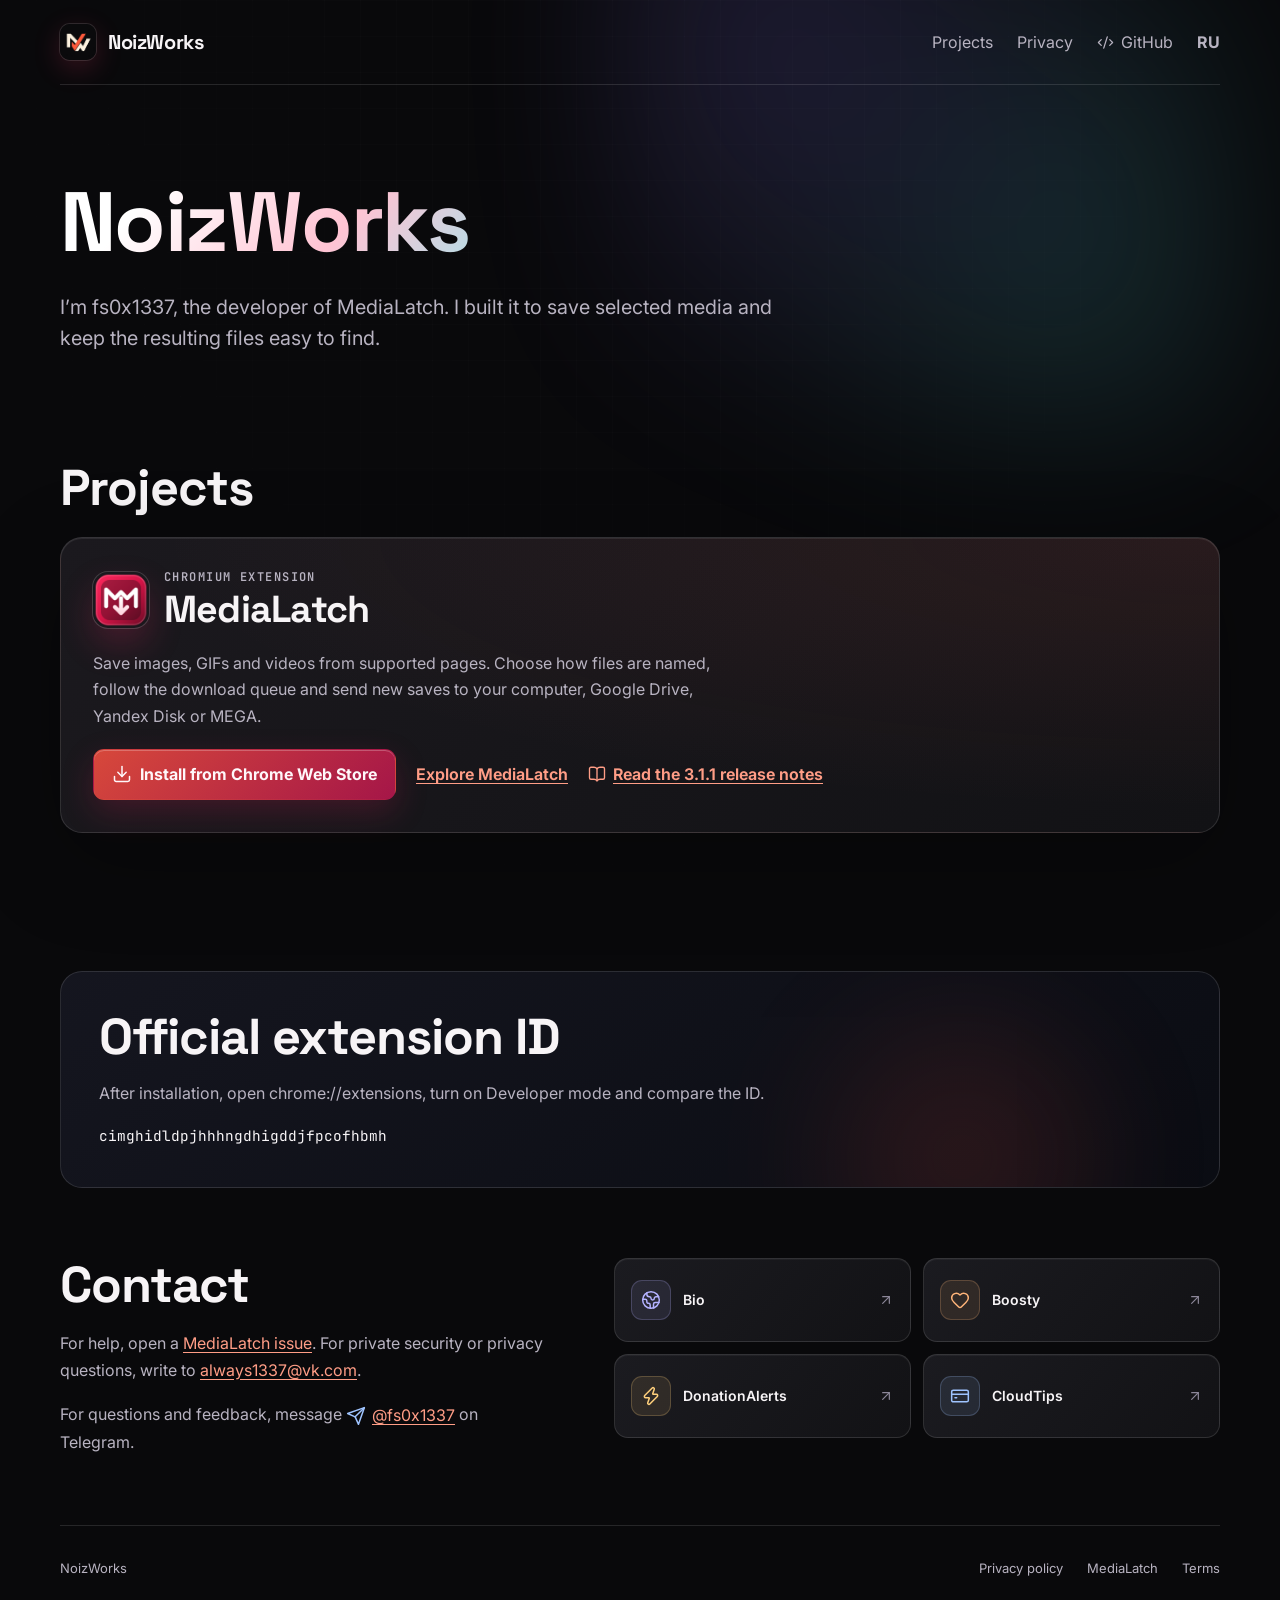
==== index.html @ 6676075d "Sync NoizWorks site copy and README with MediaLatch 3.1.1" ====
<!doctype html>
<html lang="en">
<head>
  <meta charset="utf-8">
  <meta name="google-site-verification" content="6APtYJxVP-QcKgSr0Qi6nR0l8aBaVpSFMiLDBvqHpFo" />
  <meta name="viewport" content="width=device-width, initial-scale=1">
  <meta name="description" content="NoizWorks is the home of MediaLatch, a Chromium extension for saving and organizing media.">
  <meta name="color-scheme" content="dark">
  <title>NoizWorks | Software by fs0x1337</title>
  <link rel="canonical" href="https://noizworks.is-a.dev/">
  <link rel="icon" type="image/jpeg" href="assets/noizworks.jpg">
  <link rel="preconnect" href="https://fonts.googleapis.com">
  <link rel="preconnect" href="https://fonts.gstatic.com" crossorigin>
  <link rel="stylesheet" href="https://fonts.googleapis.com/css2?family=Inter:wght@400;500;600;700&family=JetBrains+Mono:wght@500;600;700&family=Space+Grotesk:wght@500;600;700&display=swap">
  <link rel="stylesheet" href="site.css">
  <link rel="alternate" hreflang="en" href="https://noizworks.is-a.dev/">
  <link rel="alternate" hreflang="ru" href="https://noizworks.is-a.dev/ru/">
  <link rel="alternate" hreflang="x-default" href="https://noizworks.is-a.dev/">
  <meta property="og:type" content="website">
  <meta property="og:title" content="NoizWorks | MediaLatch">
  <meta property="og:description" content="Save and organize selected web media with MediaLatch.">
  <meta property="og:url" content="https://noizworks.is-a.dev/">
  <meta property="og:image" content="https://noizworks.is-a.dev/assets/medialatch-share.jpg">
  <meta name="twitter:card" content="summary_large_image">
</head>
<body class="organization">
  <a class="skip" href="#main">Skip to content</a>
  <header class="container masthead">
    <a class="brand" href="./" aria-label="NoizWorks home"><img src="assets/noizworks.jpg" width="36" height="36" alt="">NoizWorks</a>
    <nav aria-label="Main navigation"><a href="#projects">Projects</a><a href="privacy.html">Privacy</a><a href="https://github.com/NoizWorks"><svg class="icon" width="20" height="20" aria-hidden="true" focusable="false"><use href="assets/ui-icons.svg#nw-code"></use></svg>GitHub</a><a class="language-link" href="/ru/" lang="ru" hreflang="ru">RU</a></nav>
  </header>
  <main id="main">
    <section class="container org-intro" aria-labelledby="org-title">
      <h1 id="org-title">NoizWorks</h1>
      <p class="lead">I’m fs0x1337, the developer of MediaLatch. I built it to save selected media and keep the resulting files easy to find.</p>
    </section>
    <section class="container org-projects" aria-labelledby="projects">
      <div class="section-heading"><h2 id="projects">Projects</h2></div>
      <article class="project-card" aria-labelledby="medialatch-title">
        <div class="project-identity"><img src="assets/medialatch.png" width="56" height="56" alt=""><div><p class="eyebrow">Chromium extension</p><h3 id="medialatch-title">MediaLatch</h3></div></div>
        <p>Save images, GIFs and videos from supported pages. Choose how files are named, follow the download queue and send new saves to your computer, Google Drive, Yandex Disk or MEGA.</p>
        <div class="actions"><a class="button primary" href="https://chromewebstore.google.com/detail/medialatch/cimghidldpjhhhngdhigddjfpcofhbmh"><svg class="icon" width="20" height="20" aria-hidden="true" focusable="false"><use href="assets/ui-icons.svg#nw-download"></use></svg>Install from Chrome Web Store</a><a class="text-link" href="medialatch/">Explore MediaLatch</a><a class="text-link" href="https://github.com/NoizWorks/MediaLatch/releases/tag/v3.1.1"><svg class="icon" width="20" height="20" aria-hidden="true" focusable="false"><use href="assets/ui-icons.svg#nw-docs"></use></svg><span>Read the 3.1.1 release notes</span></a></div>
      </article>
    </section>
    <section class="container development" aria-labelledby="official-id"><div class="development-copy"><h2 id="official-id">Official extension ID</h2><p>After installation, open chrome://extensions, turn on Developer mode and compare the ID.</p><code class="extension-id">cimghidldpjhhhngdhigddjfpcofhbmh</code></div></section>
    <section class="container support" aria-labelledby="contact-title">
      <div class="support-copy"><h2 id="contact-title">Contact</h2><p>For help, open a <a href="https://github.com/NoizWorks/MediaLatch/issues">MediaLatch issue</a>. For private security or privacy questions, write to <a href="mailto:always1337@vk.com">always1337@vk.com</a>.</p>
        <p class="telegram-contact">For questions and feedback, message <a href="https://t.me/fs0x1337"><svg class="icon" width="20" height="20" aria-hidden="true" focusable="false"><use href="assets/ui-icons.svg#nw-send"></use></svg><span>@fs0x1337</span></a> on Telegram.</p></div>
      <ul class="support-links" aria-label="Profiles and donations">
        <li><a class="support-link" data-service="profiles" href="https://noiz.bio/fs0x1337"><span class="support-icon"><svg class="icon" width="20" height="20" aria-hidden="true" focusable="false"><use href="assets/ui-icons.svg#nw-globe"></use></svg></span><span class="support-label">Bio</span><svg class="icon link-arrow" width="20" height="20" aria-hidden="true" focusable="false"><use href="assets/ui-icons.svg#nw-external"></use></svg></a></li>
        <li><a class="support-link" data-service="boosty" href="https://boosty.to/fs0x1337"><span class="support-icon"><svg class="icon" width="20" height="20" aria-hidden="true" focusable="false"><use href="assets/ui-icons.svg#nw-heart"></use></svg></span><span class="support-label">Boosty</span><svg class="icon link-arrow" width="20" height="20" aria-hidden="true" focusable="false"><use href="assets/ui-icons.svg#nw-external"></use></svg></a></li>
        <li><a class="support-link" data-service="donations" href="https://dalink.to/fs0x1337"><span class="support-icon"><svg class="icon" width="20" height="20" aria-hidden="true" focusable="false"><use href="assets/ui-icons.svg#nw-lightning"></use></svg></span><span class="support-label">DonationAlerts</span><svg class="icon link-arrow" width="20" height="20" aria-hidden="true" focusable="false"><use href="assets/ui-icons.svg#nw-external"></use></svg></a></li>
        <li><a class="support-link" data-service="cloudtips" href="https://pay.cloudtips.ru/p/da0d3dbe"><span class="support-icon"><svg class="icon" width="20" height="20" aria-hidden="true" focusable="false"><use href="assets/ui-icons.svg#nw-card"></use></svg></span><span class="support-label">CloudTips</span><svg class="icon link-arrow" width="20" height="20" aria-hidden="true" focusable="false"><use href="assets/ui-icons.svg#nw-external"></use></svg></a></li>
      </ul>
    </section>
  </main>
  <footer class="container footer"><span>NoizWorks</span><a href="privacy.html">Privacy policy</a><a href="medialatch/">MediaLatch</a><a href="/terms.html">Terms</a></footer>
</body>
</html>
---- site.css ----
:root {
  color-scheme: dark;
  --page: #09090b;
  --surface: #161619;
  --surface-raised: #171a25;
  --surface-soft: rgba(18, 20, 30, .78);
  --ink: #f7f4f6;
  --muted: #b8b3c1;
  --faint: #8c8799;
  --line: rgba(255, 255, 255, .12);
  --line-strong: rgba(255, 139, 168, .42);
  --accent: #ff8daa;
  --accent-strong: #e42d64;
  --violet: #8c7dff;
  --cyan: #58d9e6;
  --green: #70dfba;
  --focus: #ffd1dd;
  --file: #86e9c9;
  --path: #d8cbff;
  --font: "Inter", "Segoe UI", system-ui, sans-serif;
  --display: "Space Grotesk", "Segoe UI", system-ui, sans-serif;
  --mono: "JetBrains Mono", ui-monospace, "Cascadia Mono", Consolas, monospace;
  --ease-out: cubic-bezier(.16, 1, .3, 1);
}

* { box-sizing: border-box; }
html { scroll-padding-top: 28px; background: var(--page); }
body { position: relative; isolation: isolate; margin: 0; color: var(--ink); background: var(--page); font: 400 16px/1.65 var(--font); -webkit-font-smoothing: antialiased; text-rendering: optimizeLegibility; }
body::before { content: ""; position: fixed; inset: 0; z-index: -2; pointer-events: none; opacity: .4; background-image: linear-gradient(rgba(255,255,255,.035) 1px, transparent 1px), linear-gradient(90deg, rgba(255,255,255,.035) 1px, transparent 1px); background-size: 36px 36px; mask-image: radial-gradient(ellipse at 50% 0%, #000 0%, rgba(0,0,0,.82) 38%, transparent 84%); }
body::after { content: ""; position: fixed; top: -170px; right: 4%; z-index: -1; width: min(48vw, 620px); height: min(48vw, 620px); pointer-events: none; opacity: .18; filter: blur(84px); background: radial-gradient(circle at 25% 35%, var(--violet), transparent 62%), radial-gradient(circle at 74% 66%, var(--cyan), transparent 58%); }
a { color: var(--accent); text-underline-offset: .2em; }
a:focus-visible, button:focus-visible { outline: 2px solid var(--focus); outline-offset: 5px; border-radius: 5px; }
button { color: inherit; font: inherit; }
.icon { display: inline-block; width: 20px; height: 20px; flex: none; vertical-align: middle; pointer-events: none; }
.container { width: min(1160px, calc(100% - 64px)); margin-inline: auto; }
.skip { position: absolute; z-index: 10; top: 8px; left: 8px; padding: 12px 16px; color: var(--ink); background: var(--surface-raised); transform: translateY(-160%); }
.skip:focus-visible { transform: none; }

.masthead { display: flex; flex-wrap: wrap; align-items: center; justify-content: space-between; gap: 16px 28px; padding-block: 22px; border-bottom: 1px solid var(--line); }
.brand { display: inline-flex; align-items: center; gap: 12px; color: var(--ink); font: 700 20px/1 var(--display); letter-spacing: -.02em; text-decoration: none; }
.brand img { display: block; border-radius: 10px; box-shadow: 0 0 0 1px rgba(255,255,255,.12), 0 8px 28px rgba(255, 61, 111, .2); }
nav, .footer { display: flex; flex-wrap: wrap; align-items: center; gap: 10px 24px; }
nav a, .footer a { display: inline-flex; align-items: center; gap: 7px; min-height: 40px; color: var(--muted); text-decoration: none; transition: color 140ms ease, background-color 140ms ease, box-shadow 140ms ease; }
nav .icon { width: 17px; height: 17px; }
nav a:hover, .footer a:hover { color: var(--ink); }
nav a[aria-current="page"] { color: var(--ink); }
.eyebrow { margin: 0 0 15px; color: var(--accent); font: 600 12px/1.2 var(--mono); letter-spacing: .12em; text-transform: uppercase; }

h1, h2, h3, h4 { margin: 0; font-family: var(--display); font-weight: 700; line-height: 1.08; letter-spacing: -.02em; overflow-wrap: break-word; text-wrap: balance; }
h1 { font-size: clamp(2.8rem, 1.1rem + 5.2vw, 5.8rem); }
h2 { font-size: clamp(1.95rem, 1rem + 2.8vw, 3.15rem); }
h3 { font-size: clamp(1.35rem, 1rem + 1.3vw, 2rem); }
.lead { max-width: 43rem; margin: 24px 0 30px; color: var(--muted); font-size: clamp(1.05rem, .92rem + .4vw, 1.25rem); line-height: 1.58; }
.actions { display: flex; flex-wrap: wrap; align-items: center; gap: 12px 20px; }
.button { display: inline-flex; align-items: center; justify-content: center; gap: 9px; min-height: 46px; padding: 11px 18px; border: 1px solid transparent; border-radius: 11px; font-weight: 700; text-align: center; text-decoration: none; transition: transform 160ms var(--ease-out), background-color 160ms ease, border-color 160ms ease, box-shadow 160ms ease; }
.button:active { transform: scale(.98); }
.button.primary { color: #fff7fa; background: linear-gradient(135deg, var(--accent-strong), #a51648); box-shadow: 0 12px 32px rgba(211, 32, 87, .22), inset 0 1px rgba(255,255,255,.24); }
.button.primary:hover { background: linear-gradient(135deg, #f13a72, #b01c52); box-shadow: 0 15px 36px rgba(211, 32, 87, .32), inset 0 1px rgba(255,255,255,.32); }
.button.secondary { color: var(--ink); border-color: rgba(255,255,255,.14); background: rgba(255,255,255,.045); }
.button.secondary:hover { border-color: rgba(255,141,170,.42); background: rgba(255,141,170,.1); box-shadow: 0 12px 28px rgba(0,0,0,.18); }
.button-compact { min-height: 38px; padding: 8px 13px; font-size: 13px; }
.text-link { display: inline-flex; align-items: center; gap: 7px; min-height: 40px; font-weight: 650; }
.text-link .icon { width: 18px; height: 18px; }
.release-note { display: inline-flex; align-items: center; gap: 8px; margin: 18px 0 0; color: var(--muted); font-size: 13px; }
.org-intro { padding-block: 92px 76px; }
.org-intro h1 { max-width: 9ch; background: linear-gradient(130deg, #fff 18%, #ffc3d3 57%, #8feaf0 100%); background-clip: text; -webkit-background-clip: text; color: transparent; }
.org-intro .lead { max-width: 46rem; }
.section-heading { display: flex; flex-wrap: wrap; align-items: baseline; justify-content: space-between; gap: 12px 24px; margin-bottom: 22px; }
.section-heading > span { color: var(--muted); font: 600 12px/1.2 var(--mono); letter-spacing: .08em; text-transform: uppercase; }
.org-projects { padding-bottom: 74px; }
.project-card { position: relative; display: grid; grid-template-columns: minmax(0, 1fr); gap: 20px; padding: 32px; border: 1px solid var(--line); border-radius: 22px; background: radial-gradient(ellipse at 100% 0%, rgba(226,94,83,.1), transparent 65%), linear-gradient(135deg, #1b191e, #121215); box-shadow: inset 0 1px rgba(255,255,255,.08), 0 28px 90px rgba(0,0,0,.28); isolation: isolate; }
.project-identity { display: flex; align-items: center; gap: 15px; }
.project-identity img { display: block; border-radius: 15px; box-shadow: 0 0 0 1px rgba(255,255,255,.16), 0 16px 34px rgba(226, 40, 102, .22); }
.project-identity .eyebrow { margin: 0 0 5px; color: var(--muted); }
.project-identity h3 { font-size: clamp(1.7rem, 1rem + 2vw, 2.35rem); }
.project-card .button { gap: 8px; }

.support { display: grid; grid-template-columns: minmax(0, .9fr) minmax(0, 1.1fr); align-items: start; gap: 58px; padding-block: 70px; }
.support p { margin: 0; color: var(--muted); }
.support-copy { display: grid; align-content: start; gap: 18px; }
.telegram-contact { color: var(--muted); }
.telegram-contact a { display: inline-flex; align-items: center; gap: 6px; vertical-align: middle; white-space: nowrap; }
.telegram-contact .icon { color: #9fc4ff; }
.support-links { display: grid; grid-template-columns: repeat(2, minmax(0, 1fr)); gap: 12px; list-style: none; margin: 0; padding: 0; }
.support-link { --link-tone: #b4b2ff; display: grid; grid-template-columns: 40px minmax(0, 1fr) 16px; align-items: center; gap: 12px; min-height: 84px; height: 100%; padding: 16px; border: 1px solid var(--line); border-radius: 14px; color: var(--ink); background: linear-gradient(130deg, #1b1b20, #121215); box-shadow: inset 0 1px rgba(255,255,255,.045); text-decoration: none; transition: transform 160ms var(--ease-out), border-color 160ms ease, background-color 160ms ease, box-shadow 160ms ease; }
.support-link[data-service="boosty"] { --link-tone: #ffb57a; }
.support-link[data-service="donations"] { --link-tone: #ffd07c; }
.support-link[data-service="cloudtips"] { --link-tone: #9fc4ff; }
.support-icon { display: grid; place-items: center; width: 40px; height: 40px; border: 1px solid color-mix(in srgb, var(--link-tone) 22%, transparent); border-radius: 11px; color: var(--link-tone); background: color-mix(in srgb, var(--link-tone) 10%, transparent); }
.support-label { min-width: 0; font-size: 14px; font-weight: 600; line-height: 1.4; overflow-wrap: anywhere; }
.link-arrow { width: 16px; height: 16px; color: var(--faint); transition: color 160ms ease, transform 160ms var(--ease-out); }
@media (hover: hover) {
  .button:hover { transform: translateY(-1px); }
  .support-link:hover { transform: translateY(-2px); border-color: color-mix(in srgb, var(--link-tone) 46%, transparent); box-shadow: inset 0 1px rgba(255,255,255,.08), 0 12px 28px rgba(0,0,0,.22); }
  .support-link:hover .link-arrow { color: var(--link-tone); transform: translate(1px, -1px); }
}
.footer { padding-block: 22px; border-top: 1px solid var(--line); color: var(--muted); font-size: 13px; }
.footer span { margin-right: auto; }

.hero { display: grid; grid-template-columns: minmax(0, 1.05fr) minmax(0, .95fr); align-items: center; gap: 62px; padding-block: 84px 86px; }
.hero h1 { max-width: 13ch; font-size: clamp(2.5rem, 1.25rem + 3.6vw, 4.75rem); }
.product-shot { width: min(100%, 424px); margin: 0 auto; }
.product-shot img { display: block; width: 100%; height: auto; border-radius: 16px; border: 1px solid var(--line); }
.product-shot figcaption { margin-top: 10px; color: var(--muted); font-size: 13px; }
.project-card > p { max-width: 64ch; margin: 0; color: var(--muted); }
.features { padding-block: 10px 86px; }
.feature-list { margin: 32px 0 0; }
.feature-list > div { display: grid; grid-template-columns: minmax(0, 1fr) minmax(0, 1.3fr); gap: 44px; padding-block: 23px; border-top: 1px solid var(--line); }
dt { display: flex; align-items: center; gap: 12px; font-size: 19px; font-weight: 700; }
.feature-icon { display: grid; place-items: center; width: 36px; height: 36px; flex: none; border-radius: 10px; color: var(--accent); background: rgba(255,141,170,.08); border: 1px solid rgba(255,141,170,.14); }
.section-icon { display: block; width: 28px; height: 28px; margin-bottom: 18px; color: var(--accent); }
dd { margin: 0; color: var(--muted); }
.cloud-band { border-block: 1px solid var(--line); background: rgba(17,19,27,.9); }
.cloud-layout { display: grid; grid-template-columns: minmax(0, 1fr) minmax(0, 1fr); gap: 72px; padding-block: 64px; }
.cloud-layout p { color: var(--muted); }
.cloud-copy p:first-child { margin-top: 0; }
.development { position: relative; isolation: isolate; overflow: hidden; margin-top: 64px; padding: 38px; border: 1px solid var(--line); border-radius: 22px; background: linear-gradient(145deg, rgba(22,23,33,.94), rgba(11,13,20,.94)); }
.development::after { content: ""; position: absolute; right: 11%; bottom: -100px; width: 260px; height: 260px; z-index: -1; border-radius: 50%; background: var(--accent-strong); opacity: .14; filter: blur(68px); }
.development-copy { position: relative; max-width: 43rem; }
.development-copy > p:not(.eyebrow) { color: var(--muted); }
code { font-family: var(--mono); font-size: .9em; overflow-wrap: anywhere; }

.document { max-width: 1160px; padding-block: 62px 82px; }
.document > h1, .document > .document-date, .document > .policy-intro, .document > .privacy-summary { grid-column: 1 / -1; }
.document h1 { max-width: 11ch; font-size: clamp(2.8rem, 1.1rem + 4vw, 4.8rem); }
.document-date { margin: 14px 0 0; color: var(--faint); font: 12px/1.4 var(--mono); }
.document p { color: var(--muted); overflow-wrap: anywhere; }
.document strong { color: var(--ink); }
.document h2 { margin-top: 42px; font-size: 28px; }
.document h3 { margin-top: 28px; font-size: 20px; }
.document h4 { display: flex; flex-wrap: wrap; align-items: center; gap: 10px; margin: 25px 0 0; color: var(--ink); font-size: 17px; letter-spacing: -.015em; }
.policy-contents { position: sticky; top: 24px; align-self: start; display: grid; gap: 5px; margin: 38px 0 0; padding: 12px; border: 1px solid var(--line); border-radius: 14px; background: rgba(16,18,26,.78); }
.policy-contents::before { content: "On this page"; display: block; padding: 4px 9px 8px; color: var(--faint); font: 600 10px/1.2 var(--mono); letter-spacing: .1em; text-transform: uppercase; }
.policy-contents a { display: block; padding: 8px 9px; border-radius: 8px; color: var(--muted); text-decoration: none; transition: color 140ms ease, background-color 140ms ease; }
.policy-contents a:hover, .policy-contents a:focus-visible { color: var(--ink); background: rgba(255,141,170,.09); }
.policy-badge { display: inline-flex; align-items: center; padding: 4px 7px; border: 1px solid rgba(255,255,255,.12); border-radius: 999px; color: var(--muted); background: rgba(255,255,255,.045); font: 600 10px/1 var(--mono); letter-spacing: .02em; }
.policy-badge.stable { color: var(--green); border-color: rgba(112,223,186,.24); background: rgba(49,122,97,.18); }
.policy-badge.dev { color: #c4b9ff; border-color: rgba(140,125,255,.34); background: rgba(100,79,188,.2); }
.google-callout { margin-top: 34px; padding: 20px 22px 18px 25px; border: 1px solid rgba(255,141,170,.26); border-left: 3px solid var(--accent); border-radius: 0 14px 14px 0; background: linear-gradient(135deg, rgba(94,37,61,.32), rgba(255,255,255,.025)); }
.google-callout h3 { display: flex; align-items: center; gap: 10px; margin-top: 0; }
.google-callout h3::before { content: "✓"; display: grid; place-items: center; width: 24px; height: 24px; border-radius: 8px; color: var(--green); background: rgba(112,223,186,.13); font: 700 13px/1 var(--mono); }
.google-callout p { margin-bottom: 0; }
.privacy-summary { margin-top: 34px; }
.privacy-summary h2 { font-size: 20px; }
.summary-grid { display: grid; grid-template-columns: repeat(4, minmax(0, 1fr)); gap: 10px; margin-top: 16px; }
.summary-card { min-width: 0; padding: 15px; border: 1px solid var(--line); border-radius: 14px; background: rgba(255,255,255,.035); }
.summary-card .summary-icon { display: grid; place-items: center; width: 30px; height: 30px; margin-bottom: 14px; border-radius: 9px; color: var(--accent); background: rgba(255,141,170,.12); font: 700 11px/1 var(--mono); }
.summary-card:nth-child(2) .summary-icon { color: var(--cyan); background: rgba(88,217,230,.12); }
.summary-card:nth-child(3) .summary-icon { color: var(--violet); background: rgba(140,125,255,.14); }
.summary-card:nth-child(4) .summary-icon { color: var(--green); background: rgba(112,223,186,.12); }
.summary-card h3 { font-size: 15px; letter-spacing: -.015em; }
.summary-card p { margin: 8px 0 0; color: var(--muted); font-size: 12px; line-height: 1.45; }

.organization { --accent: #ff9d86; --accent-strong: #d7483b; --focus: #ffc7b9; }
.organization::after { background: radial-gradient(circle at 25% 35%, var(--violet), transparent 62%), radial-gradient(circle at 74% 66%, var(--cyan), transparent 58%); }

@media (min-width: 860px) {
  .document { display: grid; grid-template-columns: minmax(0, 220px) minmax(0, 1fr); column-gap: 52px; }
  .document > .policy-contents { grid-column: 1; grid-row: 5 / span 20; }
  .document > h2, .document > h3, .document > h4, .document > p:not(.document-date):not(.policy-intro), .document > .google-callout { grid-column: 2; }
}
@media (max-width: 859px) {
  .document { padding-top: 44px; }
  .policy-contents { position: static; margin-top: 24px; }
  .summary-grid { grid-template-columns: repeat(2, minmax(0, 1fr)); }
}
@media (max-width: 800px) {
  .container { width: calc(100% - 36px); }
  .hero, .cloud-layout, .support, .project-card { grid-template-columns: minmax(0, 1fr); gap: 32px; }
  .hero { padding-block: 52px 62px; }
  .project-card { padding: 24px; }
  .support { padding-block: 54px; }
}
@media (max-width: 560px) {
  .masthead { padding-block: 18px; }
  nav { gap: 8px 14px; font-size: 14px; }
  .button { width: 100%; }
  .actions { align-items: stretch; }
  .support-links, .summary-grid, .feature-list > div { grid-template-columns: minmax(0, 1fr); }
  .feature-list > div { gap: 5px; }
  .development { padding: 24px; }
}
@media (prefers-reduced-motion: reduce) {
  *, *::before, *::after { scroll-behavior: auto !important; }
  .button, .support-link, .link-arrow { transform: none !important; transition-property: color, background-color, border-color, box-shadow; }
}
@media (forced-colors: active) {
  .org-intro h1 { color: CanvasText; }
  .button, .project-card, .product-shot img, .development, .summary-card, .policy-contents { border: 1px solid CanvasText; box-shadow: none; }
  .support-link, .support-icon, .feature-icon { border: 1px solid CanvasText; background: Canvas; box-shadow: none; color: CanvasText; }
}

.extension-id { display: inline-block; max-width: 100%; overflow-wrap: anywhere; user-select: all; color: var(--ink); }
.language-link { font-weight: 700; }
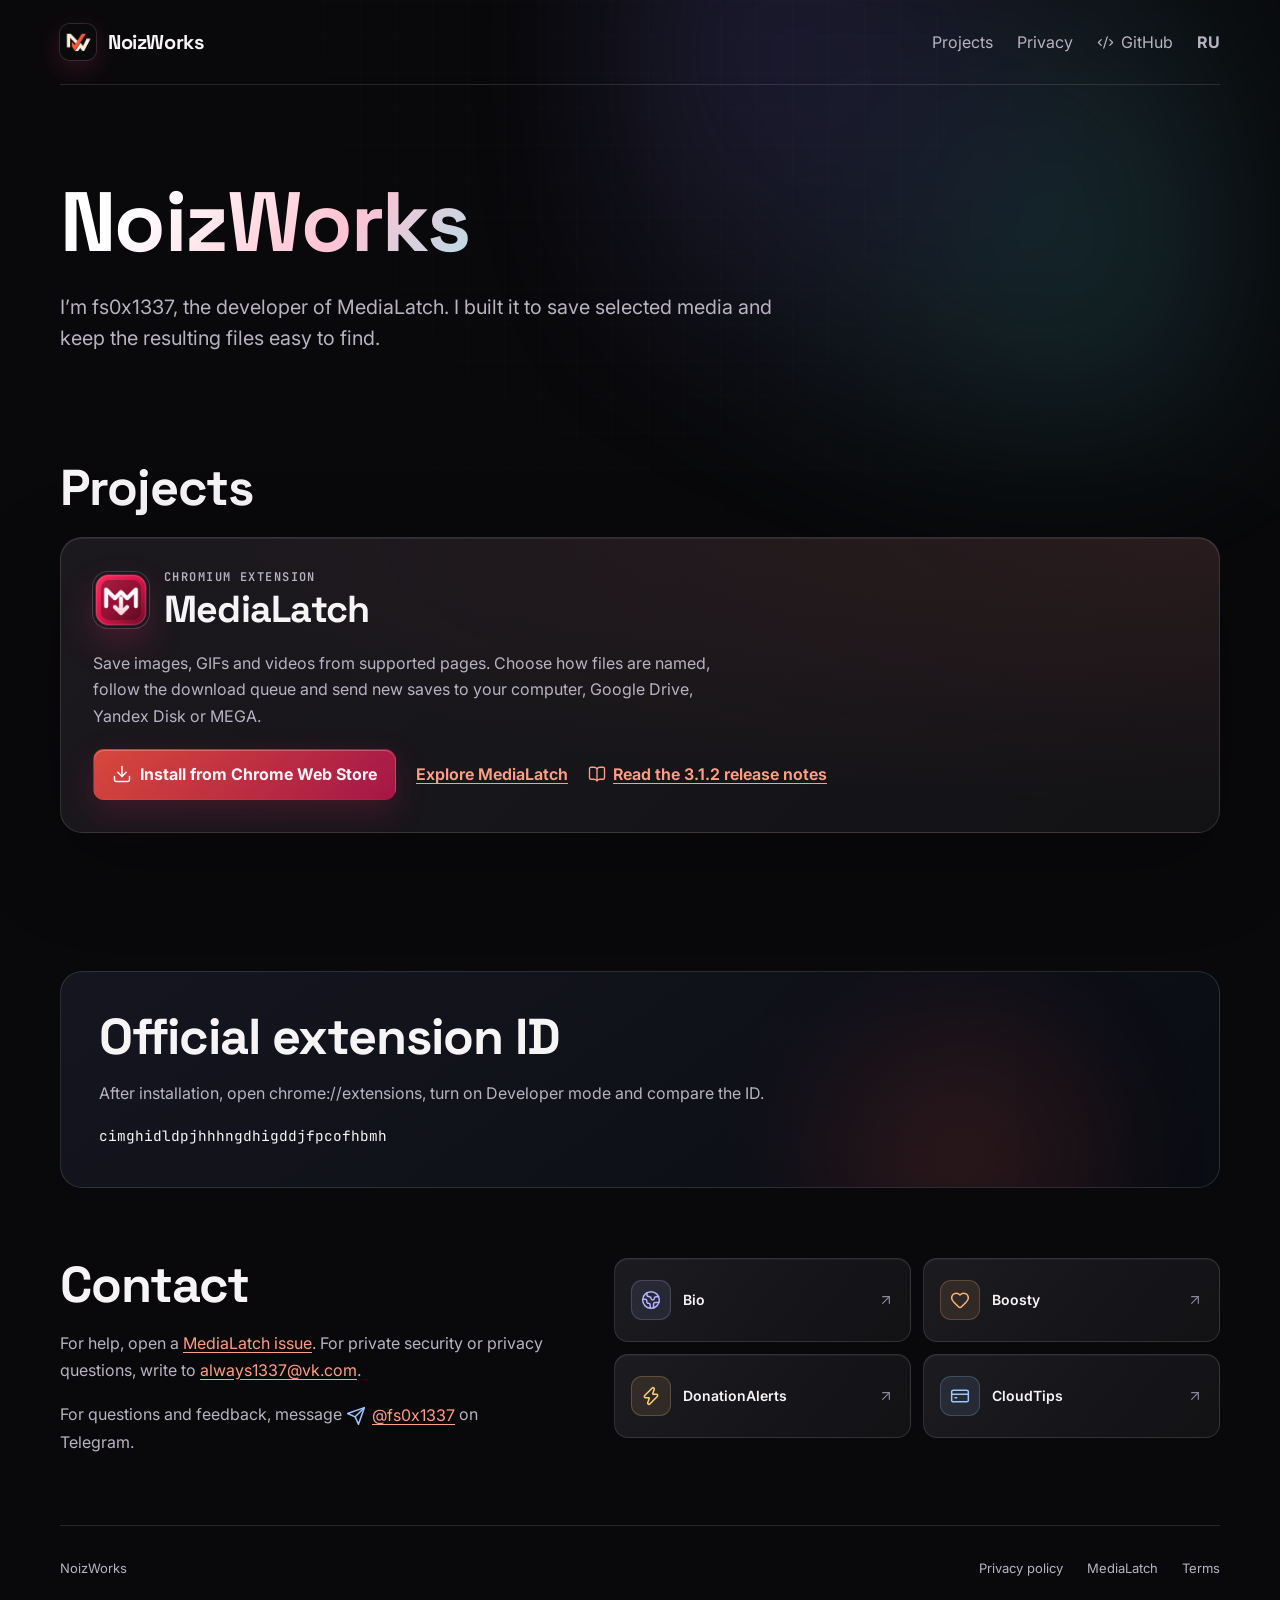
==== commit 67b6d223: "Sync MediaLatch showcase site and EN/RU changelog for v3.1.2" ====
--- a/index.html
+++ b/index.html
@@ -39,7 +39,7 @@
       <article class="project-card" aria-labelledby="medialatch-title">
         <div class="project-identity"><img src="assets/medialatch.png" width="56" height="56" alt=""><div><p class="eyebrow">Chromium extension</p><h3 id="medialatch-title">MediaLatch</h3></div></div>
         <p>Save images, GIFs and videos from supported pages. Choose how files are named, follow the download queue and send new saves to your computer, Google Drive, Yandex Disk or MEGA.</p>
-        <div class="actions"><a class="button primary" href="https://chromewebstore.google.com/detail/medialatch/cimghidldpjhhhngdhigddjfpcofhbmh"><svg class="icon" width="20" height="20" aria-hidden="true" focusable="false"><use href="assets/ui-icons.svg#nw-download"></use></svg>Install from Chrome Web Store</a><a class="text-link" href="medialatch/">Explore MediaLatch</a><a class="text-link" href="https://github.com/NoizWorks/MediaLatch/releases/tag/v3.1.1"><svg class="icon" width="20" height="20" aria-hidden="true" focusable="false"><use href="assets/ui-icons.svg#nw-docs"></use></svg><span>Read the 3.1.1 release notes</span></a></div>
+        <div class="actions"><a class="button primary" href="https://chromewebstore.google.com/detail/medialatch/cimghidldpjhhhngdhigddjfpcofhbmh"><svg class="icon" width="20" height="20" aria-hidden="true" focusable="false"><use href="assets/ui-icons.svg#nw-download"></use></svg>Install from Chrome Web Store</a><a class="text-link" href="medialatch/">Explore MediaLatch</a><a class="text-link" href="https://github.com/NoizWorks/MediaLatch/releases/tag/v3.1.2"><svg class="icon" width="20" height="20" aria-hidden="true" focusable="false"><use href="assets/ui-icons.svg#nw-docs"></use></svg><span>Read the 3.1.2 release notes</span></a></div>
       </article>
     </section>
     <section class="container development" aria-labelledby="official-id"><div class="development-copy"><h2 id="official-id">Official extension ID</h2><p>After installation, open chrome://extensions, turn on Developer mode and compare the ID.</p><code class="extension-id">cimghidldpjhhhngdhigddjfpcofhbmh</code></div></section>
--- a/site.css
+++ b/site.css
@@ -29,7 +29,7 @@
 body::before { content: ""; position: fixed; inset: 0; z-index: -2; pointer-events: none; opacity: .4; background-image: linear-gradient(rgba(255,255,255,.035) 1px, transparent 1px), linear-gradient(90deg, rgba(255,255,255,.035) 1px, transparent 1px); background-size: 36px 36px; mask-image: radial-gradient(ellipse at 50% 0%, #000 0%, rgba(0,0,0,.82) 38%, transparent 84%); }
 body::after { content: ""; position: fixed; top: -170px; right: 4%; z-index: -1; width: min(48vw, 620px); height: min(48vw, 620px); pointer-events: none; opacity: .18; filter: blur(84px); background: radial-gradient(circle at 25% 35%, var(--violet), transparent 62%), radial-gradient(circle at 74% 66%, var(--cyan), transparent 58%); }
 a { color: var(--accent); text-underline-offset: .2em; }
-a:focus-visible, button:focus-visible { outline: 2px solid var(--focus); outline-offset: 5px; border-radius: 5px; }
+a:focus-visible, button:focus-visible, summary:focus-visible { outline: 2px solid var(--focus); outline-offset: 5px; border-radius: 5px; }
 button { color: inherit; font: inherit; }
 .icon { display: inline-block; width: 20px; height: 20px; flex: none; vertical-align: middle; pointer-events: none; }
 .container { width: min(1160px, calc(100% - 64px)); margin-inline: auto; }
@@ -75,7 +75,8 @@
 .project-identity h3 { font-size: clamp(1.7rem, 1rem + 2vw, 2.35rem); }
 .project-card .button { gap: 8px; }
 
-.support { display: grid; grid-template-columns: minmax(0, .9fr) minmax(0, 1.1fr); align-items: start; gap: 58px; padding-block: 70px; }
+.support { display: grid; grid-template-columns: minmax(0, 46rem); align-items: start; gap: 58px; padding-block: 70px; }
+.support:has(.support-links) { grid-template-columns: minmax(0, .9fr) minmax(0, 1.1fr); }
 .support p { margin: 0; color: var(--muted); }
 .support-copy { display: grid; align-content: start; gap: 18px; }
 .telegram-contact { color: var(--muted); }
@@ -98,7 +99,7 @@
 .footer span { margin-right: auto; }
 
 .hero { display: grid; grid-template-columns: minmax(0, 1.05fr) minmax(0, .95fr); align-items: center; gap: 62px; padding-block: 84px 86px; }
-.hero h1 { max-width: 13ch; font-size: clamp(2.5rem, 1.25rem + 3.6vw, 4.75rem); }
+.hero h1 { max-width: 16ch; font-size: clamp(2.1rem, 1.15rem + 3vw, 4.35rem); }
 .product-shot { width: min(100%, 424px); margin: 0 auto; }
 .product-shot img { display: block; width: 100%; height: auto; border-radius: 16px; border: 1px solid var(--line); }
 .product-shot figcaption { margin-top: 10px; color: var(--muted); font-size: 13px; }
@@ -116,18 +117,40 @@
 .cloud-copy p:first-child { margin-top: 0; }
 .development { position: relative; isolation: isolate; overflow: hidden; margin-top: 64px; padding: 38px; border: 1px solid var(--line); border-radius: 22px; background: linear-gradient(145deg, rgba(22,23,33,.94), rgba(11,13,20,.94)); }
 .development::after { content: ""; position: absolute; right: 11%; bottom: -100px; width: 260px; height: 260px; z-index: -1; border-radius: 50%; background: var(--accent-strong); opacity: .14; filter: blur(68px); }
-.development-copy { position: relative; max-width: 43rem; }
+.development-copy { position: relative; max-width: 48rem; }
 .development-copy > p:not(.eyebrow) { color: var(--muted); }
+.changelog-copy { max-width: 60rem; }
+.changelog-head { display: flex; flex-wrap: wrap; align-items: center; gap: 10px 14px; }
+.changelog-list { list-style: none; margin: 24px 0 0; padding: 0; }
+.changelog-list > li { display: grid; grid-template-columns: minmax(0, 14.5rem) minmax(0, 1fr); gap: 8px 24px; padding-block: 14px; border-top: 1px solid var(--line); color: var(--muted); }
+.changelog-group { color: var(--ink); font-weight: 650; }
+.changelog-footer { display: flex; flex-wrap: wrap; align-items: center; justify-content: space-between; gap: 12px 24px; margin-top: 8px; padding-top: 18px; border-top: 1px solid var(--line); }
+.changelog-footer p { margin: 0; color: var(--muted); font-size: 14px; }
+.changelog-archive { margin-top: 18px; padding-top: 16px; border-top: 1px solid var(--line); }
+.changelog-archive summary { list-style: none; display: inline-flex; align-items: center; gap: 8px; min-height: 36px; color: var(--muted); font: 600 14px/1.4 var(--font); cursor: pointer; transition: color 140ms ease; }
+.changelog-archive summary::-webkit-details-marker { display: none; }
+.changelog-archive summary:hover { color: var(--ink); }
+.changelog-archive summary::before { content: ""; inline-size: 16px; block-size: 16px; flex: none; background-color: currentColor; mask: url("data:image/svg+xml,%3Csvg xmlns='http://www.w3.org/2000/svg' viewBox='0 0 24 24' fill='none' stroke='%23000' stroke-width='2.2' stroke-linecap='round' stroke-linejoin='round'%3E%3Cpath d='m6 9 6 6 6-6'/%3E%3C/svg%3E") no-repeat center / contain; rotate: -90deg; }
+.changelog-archive[open] > summary::before { rotate: 0deg; }
+.changelog-archive::details-content { interpolate-size: allow-keywords; overflow: clip; contain: layout; }
+.changelog-archive:not([open])::details-content { block-size: 0; }
+.changelog-archive-body { padding-top: 12px; color: var(--muted); font-size: 14.5px; }
+.changelog-archive-body p { margin: 0 0 10px; }
+@media (prefers-reduced-motion: no-preference) {
+  .changelog-archive summary::before { transition: rotate 180ms var(--ease-out); }
+  .changelog-archive::details-content { transition: block-size, content-visibility, display; transition-duration: 220ms; transition-timing-function: var(--ease-out); transition-behavior: allow-discrete; }
+}
 code { font-family: var(--mono); font-size: .9em; overflow-wrap: anywhere; }
 
 .document { max-width: 1160px; padding-block: 62px 82px; }
 .document > h1, .document > .document-date, .document > .policy-intro, .document > .privacy-summary { grid-column: 1 / -1; }
-.document h1 { max-width: 11ch; font-size: clamp(2.8rem, 1.1rem + 4vw, 4.8rem); }
+.document h1 { max-width: 20ch; font-size: clamp(1.65rem, 1rem + 3.1vw, 4.1rem); }
 .document-date { margin: 14px 0 0; color: var(--faint); font: 12px/1.4 var(--mono); }
 .document p { color: var(--muted); overflow-wrap: anywhere; }
+.document:not(:has(> .policy-contents)) > :is(h2, h3, h4, p, .google-callout) { max-width: 65ch; }
 .document strong { color: var(--ink); }
-.document h2 { margin-top: 42px; font-size: 28px; }
-.document h3 { margin-top: 28px; font-size: 20px; }
+.document h2 { margin-top: 42px; font-size: clamp(1.25rem, 1.05rem + .65vw, 1.75rem); }
+.document h3 { display: flex; flex-wrap: wrap; align-items: center; gap: 10px; margin-top: 28px; font-size: clamp(1.125rem, 1rem + .35vw, 1.25rem); }
 .document h4 { display: flex; flex-wrap: wrap; align-items: center; gap: 10px; margin: 25px 0 0; color: var(--ink); font-size: 17px; letter-spacing: -.015em; }
 .policy-contents { position: sticky; top: 24px; align-self: start; display: grid; gap: 5px; margin: 38px 0 0; padding: 12px; border: 1px solid var(--line); border-radius: 14px; background: rgba(16,18,26,.78); }
 .policy-contents::before { content: "On this page"; display: block; padding: 4px 9px 8px; color: var(--faint); font: 600 10px/1.2 var(--mono); letter-spacing: .1em; text-transform: uppercase; }
@@ -136,9 +159,9 @@
 .policy-badge { display: inline-flex; align-items: center; padding: 4px 7px; border: 1px solid rgba(255,255,255,.12); border-radius: 999px; color: var(--muted); background: rgba(255,255,255,.045); font: 600 10px/1 var(--mono); letter-spacing: .02em; }
 .policy-badge.stable { color: var(--green); border-color: rgba(112,223,186,.24); background: rgba(49,122,97,.18); }
 .policy-badge.dev { color: #c4b9ff; border-color: rgba(140,125,255,.34); background: rgba(100,79,188,.2); }
-.google-callout { margin-top: 34px; padding: 20px 22px 18px 25px; border: 1px solid rgba(255,141,170,.26); border-left: 3px solid var(--accent); border-radius: 0 14px 14px 0; background: linear-gradient(135deg, rgba(94,37,61,.32), rgba(255,255,255,.025)); }
-.google-callout h3 { display: flex; align-items: center; gap: 10px; margin-top: 0; }
-.google-callout h3::before { content: "✓"; display: grid; place-items: center; width: 24px; height: 24px; border-radius: 8px; color: var(--green); background: rgba(112,223,186,.13); font: 700 13px/1 var(--mono); }
+.google-callout { margin-top: 34px; padding: 20px 22px; border: 1px solid rgba(255,141,170,.3); border-radius: 14px; background: linear-gradient(135deg, rgba(94,37,61,.32), rgba(255,255,255,.025)); }
+.google-callout :is(h2, h3) { display: flex; align-items: center; gap: 10px; margin-top: 0; font-size: 20px; }
+.google-callout :is(h2, h3)::before { content: "✓"; display: grid; place-items: center; width: 24px; height: 24px; flex: none; border-radius: 8px; color: var(--green); background: rgba(112,223,186,.13); font: 700 13px/1 var(--mono); }
 .google-callout p { margin-bottom: 0; }
 .privacy-summary { margin-top: 34px; }
 .privacy-summary h2 { font-size: 20px; }
@@ -155,9 +178,9 @@
 .organization::after { background: radial-gradient(circle at 25% 35%, var(--violet), transparent 62%), radial-gradient(circle at 74% 66%, var(--cyan), transparent 58%); }
 
 @media (min-width: 860px) {
-  .document { display: grid; grid-template-columns: minmax(0, 220px) minmax(0, 1fr); column-gap: 52px; }
-  .document > .policy-contents { grid-column: 1; grid-row: 5 / span 20; }
-  .document > h2, .document > h3, .document > h4, .document > p:not(.document-date):not(.policy-intro), .document > .google-callout { grid-column: 2; }
+  .document:has(> .policy-contents) { display: grid; grid-template-columns: minmax(0, 220px) minmax(0, 1fr); column-gap: 52px; }
+  .document:has(> .policy-contents) > .policy-contents { grid-column: 1; grid-row: 5 / span 40; }
+  .document:has(> .policy-contents) > h2, .document:has(> .policy-contents) > h3, .document:has(> .policy-contents) > h4, .document:has(> .policy-contents) > p:not(.document-date):not(.policy-intro), .document:has(> .policy-contents) > .google-callout { grid-column: 2; }
 }
 @media (max-width: 859px) {
   .document { padding-top: 44px; }
@@ -166,7 +189,8 @@
 }
 @media (max-width: 800px) {
   .container { width: calc(100% - 36px); }
-  .hero, .cloud-layout, .support, .project-card { grid-template-columns: minmax(0, 1fr); gap: 32px; }
+  .hero, .cloud-layout, .support, .support:has(.support-links), .project-card { grid-template-columns: minmax(0, 1fr); gap: 32px; }
+  .changelog-list > li { grid-template-columns: minmax(0, 1fr); gap: 4px; }
   .hero { padding-block: 52px 62px; }
   .project-card { padding: 24px; }
   .support { padding-block: 54px; }
@@ -174,7 +198,7 @@
 @media (max-width: 560px) {
   .masthead { padding-block: 18px; }
   nav { gap: 8px 14px; font-size: 14px; }
-  .button { width: 100%; }
+  .button { width: 100%; padding: 11px 14px; font-size: 14.5px; }
   .actions { align-items: stretch; }
   .support-links, .summary-grid, .feature-list > div { grid-template-columns: minmax(0, 1fr); }
   .feature-list > div { gap: 5px; }
@@ -188,6 +212,7 @@
   .org-intro h1 { color: CanvasText; }
   .button, .project-card, .product-shot img, .development, .summary-card, .policy-contents { border: 1px solid CanvasText; box-shadow: none; }
   .support-link, .support-icon, .feature-icon { border: 1px solid CanvasText; background: Canvas; box-shadow: none; color: CanvasText; }
+  .changelog-archive summary::before { background-color: CanvasText; }
 }
 
 .extension-id { display: inline-block; max-width: 100%; overflow-wrap: anywhere; user-select: all; color: var(--ink); }
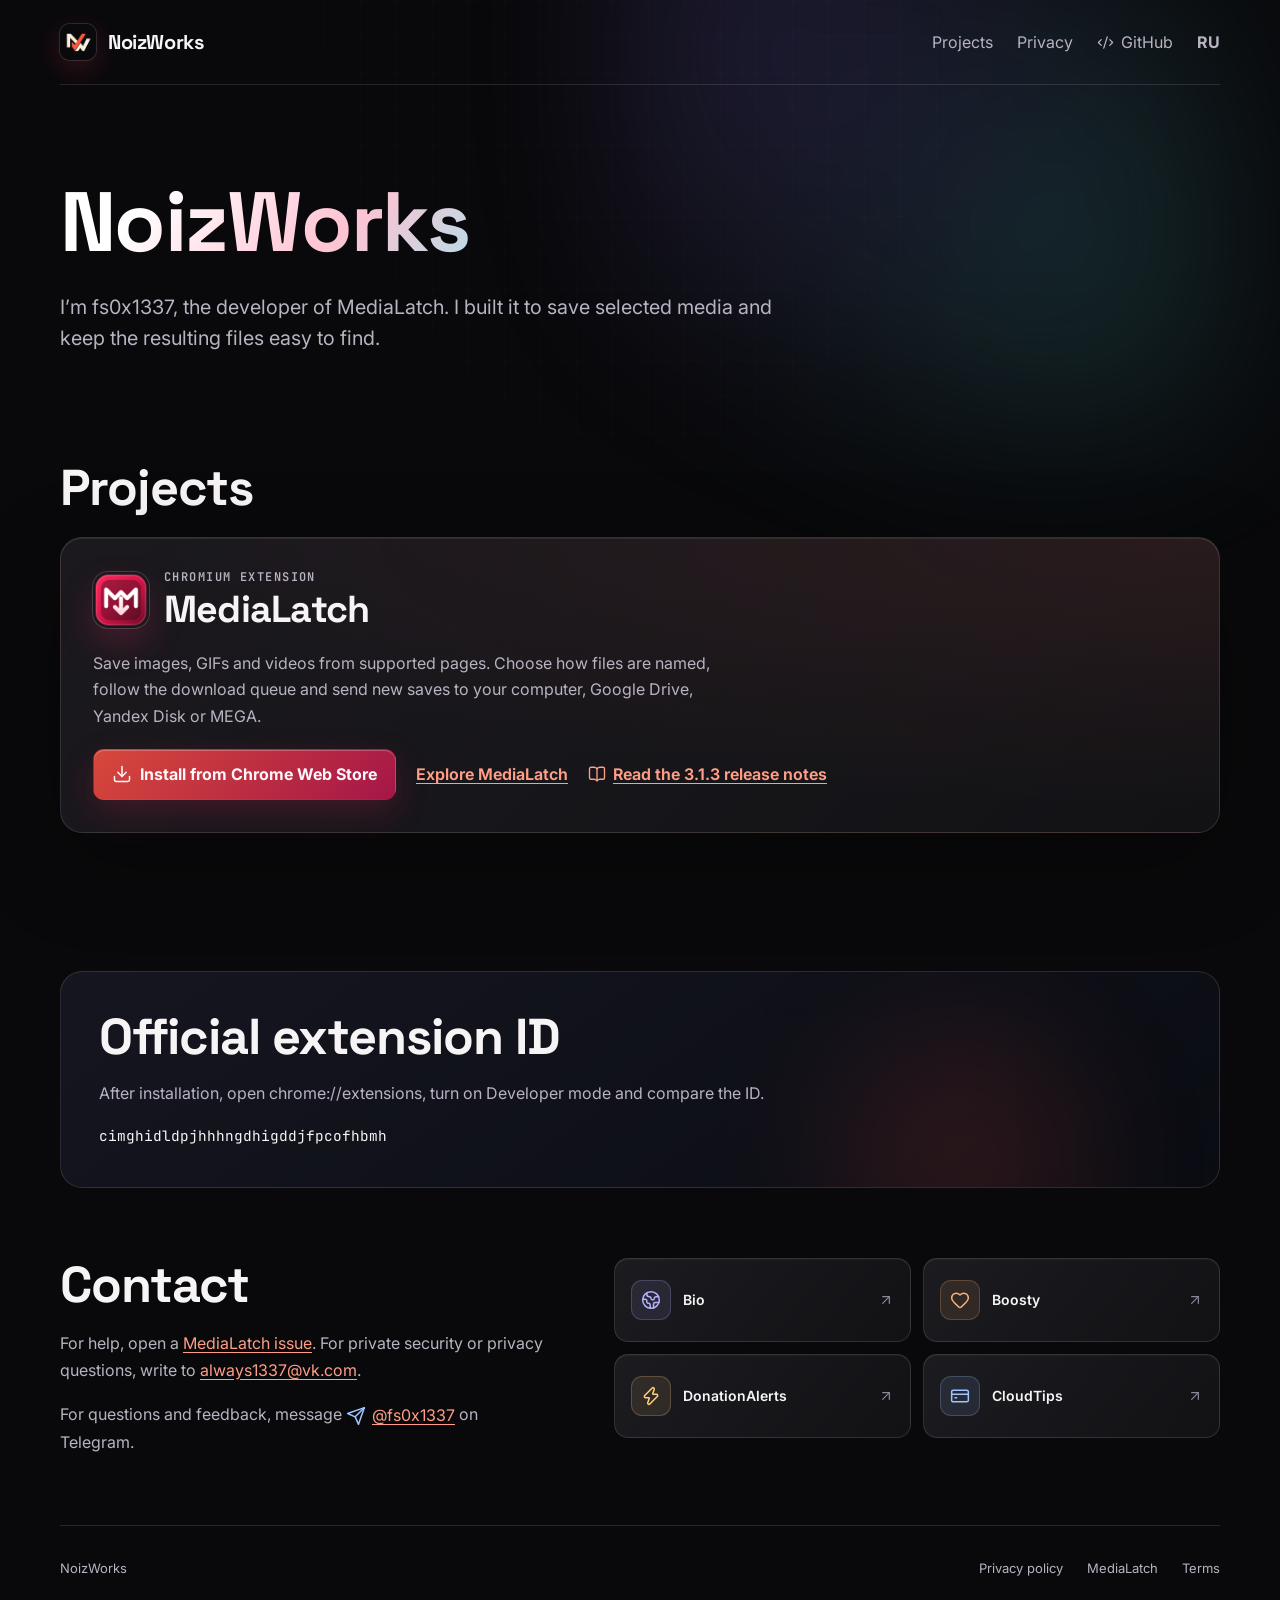
==== commit 3be2890b: "Update EN/RU showcase and changelog for v3.1.3" ====
--- a/index.html
+++ b/index.html
@@ -39,7 +39,7 @@
       <article class="project-card" aria-labelledby="medialatch-title">
         <div class="project-identity"><img src="assets/medialatch.png" width="56" height="56" alt=""><div><p class="eyebrow">Chromium extension</p><h3 id="medialatch-title">MediaLatch</h3></div></div>
         <p>Save images, GIFs and videos from supported pages. Choose how files are named, follow the download queue and send new saves to your computer, Google Drive, Yandex Disk or MEGA.</p>
-        <div class="actions"><a class="button primary" href="https://chromewebstore.google.com/detail/medialatch/cimghidldpjhhhngdhigddjfpcofhbmh"><svg class="icon" width="20" height="20" aria-hidden="true" focusable="false"><use href="assets/ui-icons.svg#nw-download"></use></svg>Install from Chrome Web Store</a><a class="text-link" href="medialatch/">Explore MediaLatch</a><a class="text-link" href="https://github.com/NoizWorks/MediaLatch/releases/tag/v3.1.2"><svg class="icon" width="20" height="20" aria-hidden="true" focusable="false"><use href="assets/ui-icons.svg#nw-docs"></use></svg><span>Read the 3.1.2 release notes</span></a></div>
+        <div class="actions"><a class="button primary" href="https://chromewebstore.google.com/detail/medialatch/cimghidldpjhhhngdhigddjfpcofhbmh"><svg class="icon" width="20" height="20" aria-hidden="true" focusable="false"><use href="assets/ui-icons.svg#nw-download"></use></svg>Install from Chrome Web Store</a><a class="text-link" href="medialatch/">Explore MediaLatch</a><a class="text-link" href="https://github.com/NoizWorks/MediaLatch/releases/tag/v3.1.3"><svg class="icon" width="20" height="20" aria-hidden="true" focusable="false"><use href="assets/ui-icons.svg#nw-docs"></use></svg><span>Read the 3.1.3 release notes</span></a></div>
       </article>
     </section>
     <section class="container development" aria-labelledby="official-id"><div class="development-copy"><h2 id="official-id">Official extension ID</h2><p>After installation, open chrome://extensions, turn on Developer mode and compare the ID.</p><code class="extension-id">cimghidldpjhhhngdhigddjfpcofhbmh</code></div></section>
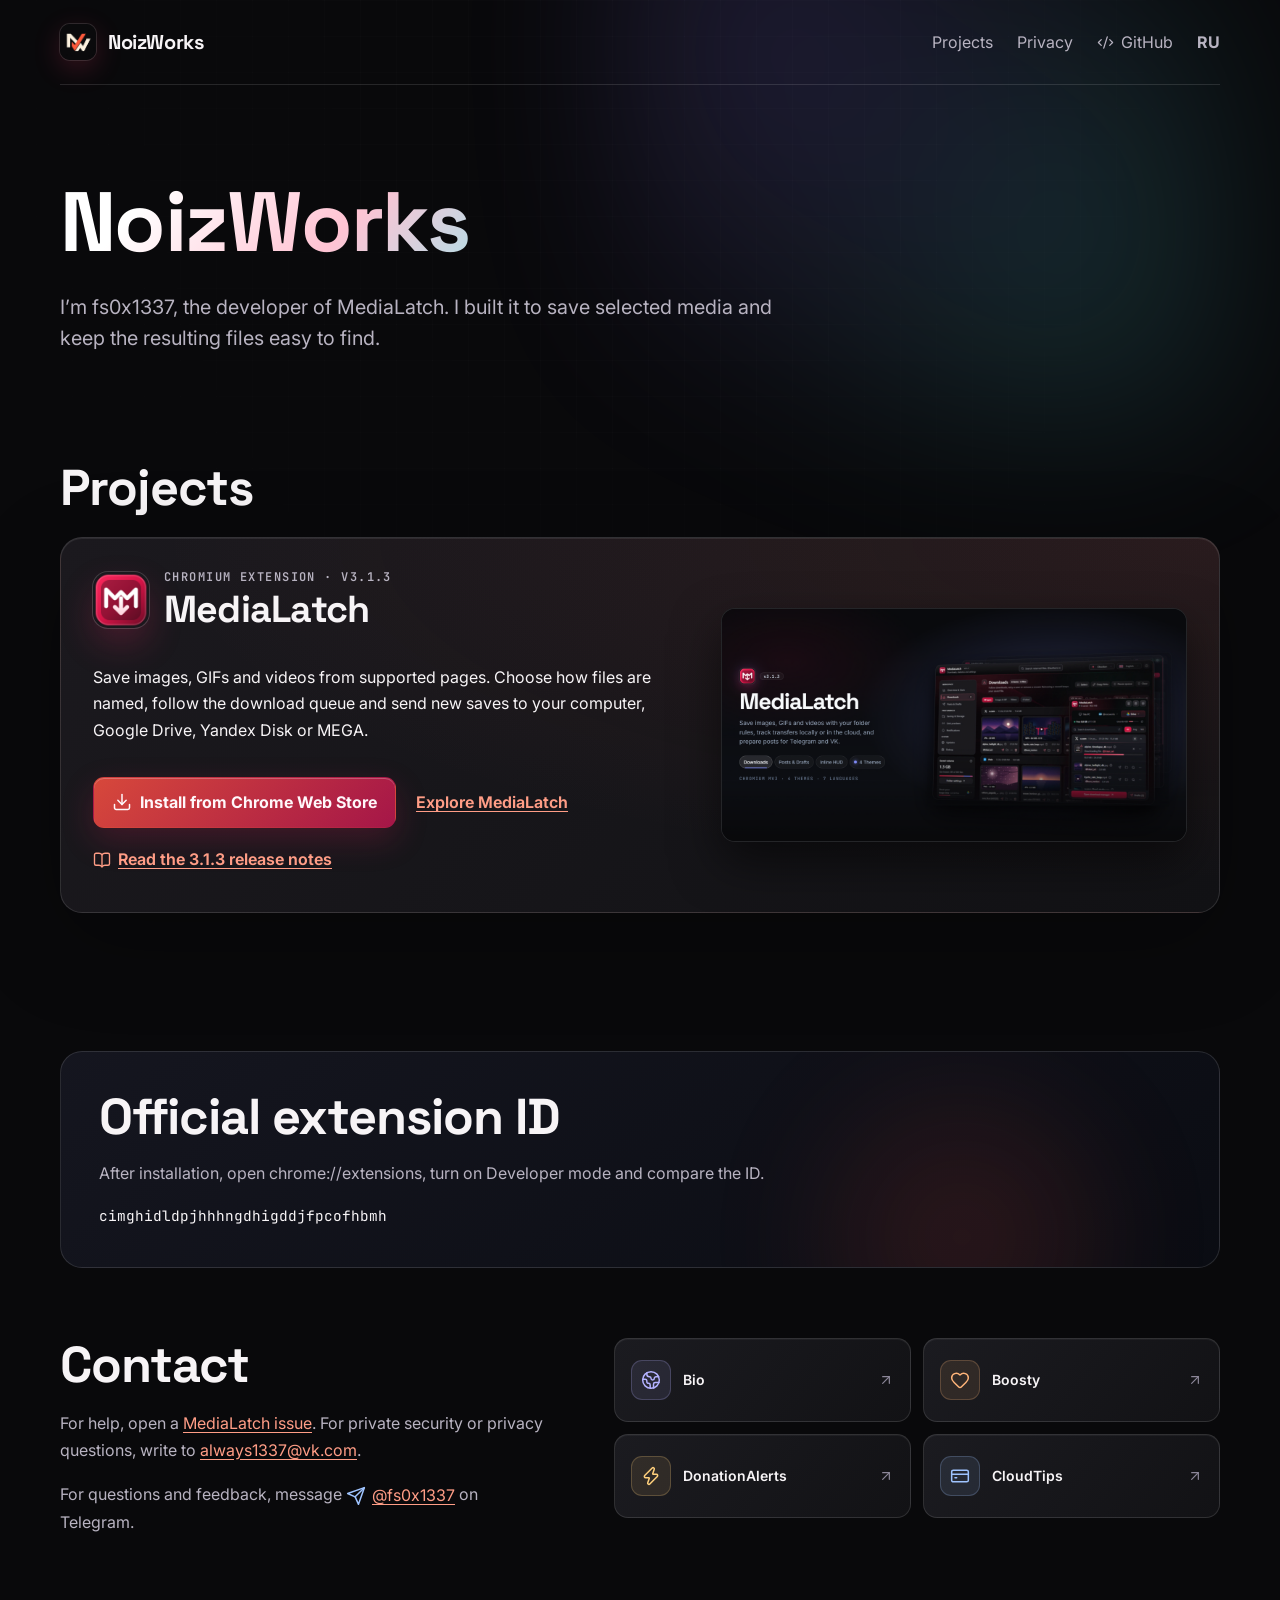
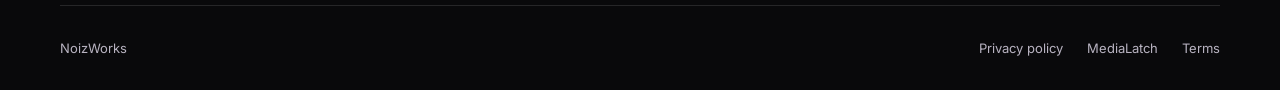
==== commit 4060985a: "Add Graphite 3D Hero showcase, 2x UI captures, animated WebP and OG banner" ====
--- a/index.html
+++ b/index.html
@@ -20,8 +20,9 @@
   <meta property="og:title" content="NoizWorks | MediaLatch">
   <meta property="og:description" content="Save and organize selected web media with MediaLatch.">
   <meta property="og:url" content="https://noizworks.is-a.dev/">
-  <meta property="og:image" content="https://noizworks.is-a.dev/assets/medialatch-share.jpg">
+  <meta property="og:image" content="https://noizworks.is-a.dev/medialatch/assets/og-banner.png">
   <meta name="twitter:card" content="summary_large_image">
+  <meta name="twitter:image" content="https://noizworks.is-a.dev/medialatch/assets/og-banner.png">
 </head>
 <body class="organization">
   <a class="skip" href="#main">Skip to content</a>
@@ -36,10 +37,15 @@
     </section>
     <section class="container org-projects" aria-labelledby="projects">
       <div class="section-heading"><h2 id="projects">Projects</h2></div>
-      <article class="project-card" aria-labelledby="medialatch-title">
-        <div class="project-identity"><img src="assets/medialatch.png" width="56" height="56" alt=""><div><p class="eyebrow">Chromium extension</p><h3 id="medialatch-title">MediaLatch</h3></div></div>
-        <p>Save images, GIFs and videos from supported pages. Choose how files are named, follow the download queue and send new saves to your computer, Google Drive, Yandex Disk or MEGA.</p>
-        <div class="actions"><a class="button primary" href="https://chromewebstore.google.com/detail/medialatch/cimghidldpjhhhngdhigddjfpcofhbmh"><svg class="icon" width="20" height="20" aria-hidden="true" focusable="false"><use href="assets/ui-icons.svg#nw-download"></use></svg>Install from Chrome Web Store</a><a class="text-link" href="medialatch/">Explore MediaLatch</a><a class="text-link" href="https://github.com/NoizWorks/MediaLatch/releases/tag/v3.1.3"><svg class="icon" width="20" height="20" aria-hidden="true" focusable="false"><use href="assets/ui-icons.svg#nw-docs"></use></svg><span>Read the 3.1.3 release notes</span></a></div>
+      <article class="project-card project-card-grid" aria-labelledby="medialatch-title">
+        <div class="project-card-body">
+          <div class="project-identity"><img src="assets/medialatch.png" width="56" height="56" alt=""><div><p class="eyebrow">Chromium extension · v3.1.3</p><h3 id="medialatch-title">MediaLatch</h3></div></div>
+          <p>Save images, GIFs and videos from supported pages. Choose how files are named, follow the download queue and send new saves to your computer, Google Drive, Yandex Disk or MEGA.</p>
+          <div class="actions"><a class="button primary" href="https://chromewebstore.google.com/detail/medialatch/cimghidldpjhhhngdhigddjfpcofhbmh"><svg class="icon" width="20" height="20" aria-hidden="true" focusable="false"><use href="assets/ui-icons.svg#nw-download"></use></svg>Install from Chrome Web Store</a><a class="text-link" href="medialatch/">Explore MediaLatch</a><a class="text-link" href="https://github.com/NoizWorks/MediaLatch/releases/tag/v3.1.3"><svg class="icon" width="20" height="20" aria-hidden="true" focusable="false"><use href="assets/ui-icons.svg#nw-docs"></use></svg><span>Read the 3.1.3 release notes</span></a></div>
+        </div>
+        <a class="project-card-preview" href="medialatch/" aria-label="Explore MediaLatch interface showcase">
+          <img src="medialatch/assets/og-banner.png" width="1280" height="640" loading="lazy" decoding="async" alt="MediaLatch interface showcase preview">
+        </a>
       </article>
     </section>
     <section class="container development" aria-labelledby="official-id"><div class="development-copy"><h2 id="official-id">Official extension ID</h2><p>After installation, open chrome://extensions, turn on Developer mode and compare the ID.</p><code class="extension-id">cimghidldpjhhhngdhigddjfpcofhbmh</code></div></section>
--- a/site.css
+++ b/site.css
@@ -100,6 +100,340 @@
 
 .hero { display: grid; grid-template-columns: minmax(0, 1.05fr) minmax(0, .95fr); align-items: center; gap: 62px; padding-block: 84px 86px; }
 .hero h1 { max-width: 16ch; font-size: clamp(2.1rem, 1.15rem + 3vw, 4.35rem); }
+
+/* Graphite-inspired 3D interactive showcase Hero */
+.graphite-hero {
+  --hero-theme-color: #818cf8;
+  --hero-accent-glow: rgba(129, 140, 248, 0.22);
+  position: relative;
+  overflow: clip;
+  background:
+    radial-gradient(ellipse 66% 74% at 72% 44%, var(--hero-accent-glow), transparent 64%),
+    radial-gradient(ellipse 46% 52% at 14% 22%, rgba(223, 22, 71, 0.08), transparent 65%),
+    linear-gradient(180deg, #090a0d 0%, #0d0f14 74%, #09090b 100%);
+  border-bottom: 1px solid rgba(255, 255, 255, 0.075);
+}
+.graphite-hero-inner {
+  width: min(1240px, calc(100% - 64px));
+  margin-inline: auto;
+  display: grid;
+  grid-template-columns: minmax(0, 40fr) minmax(0, 60fr);
+  align-items: center;
+  gap: clamp(28px, 3.6vw, 56px);
+  padding-block: clamp(44px, 5vw, 76px) clamp(54px, 6vw, 88px);
+}
+.graphite-copy {
+  position: relative;
+  z-index: 2;
+  min-width: 0;
+  display: flex;
+  flex-direction: column;
+  align-items: flex-start;
+}
+.graphite-mark-row {
+  display: inline-flex;
+  align-items: center;
+  gap: 12px;
+}
+.graphite-mark {
+  display: inline-grid;
+  place-items: center;
+  width: 44px;
+  height: 44px;
+  border-radius: 12px;
+  background: rgba(255, 255, 255, 0.04);
+  box-shadow:
+    0 0 0 1px rgba(255, 255, 255, 0.14),
+    0 12px 28px rgba(223, 22, 71, 0.24),
+    0 0 36px var(--hero-accent-glow);
+}
+.graphite-mark img {
+  display: block;
+  width: 44px;
+  height: 44px;
+  border-radius: 12px;
+}
+.graphite-version {
+  display: inline-flex;
+  align-items: center;
+  padding: 4px 10px;
+  border-radius: 999px;
+  border: 1px solid rgba(255, 255, 255, 0.11);
+  background: rgba(255, 255, 255, 0.04);
+  color: #cbd5e1;
+  font: 600 11.5px/1 var(--mono);
+  letter-spacing: 0.04em;
+}
+.graphite-hero h1 {
+  margin: 20px 0 0;
+  font-family: var(--display);
+  font-size: clamp(2.75rem, 5vw, 4.25rem);
+  font-weight: 700;
+  letter-spacing: -0.035em;
+  line-height: 1.04;
+  color: #f8fafc;
+}
+.graphite-subtitle {
+  margin: 16px 0 24px;
+  max-width: 40ch;
+  color: #94a3b8;
+  font-size: clamp(0.98rem, 0.92rem + 0.26vw, 1.1rem);
+  line-height: 1.56;
+}
+.graphite-actions {
+  display: flex;
+  flex-wrap: wrap;
+  align-items: center;
+  gap: 10px 16px;
+}
+.graphite-actions .button {
+  min-height: 42px;
+  padding: 9px 16px;
+  font-size: 14px;
+}
+.graphite-actions .text-link {
+  font-size: 14px;
+  color: #cbd5e1;
+}
+.graphite-actions .text-link:hover {
+  color: #f8fafc;
+}
+.graphite-pills-wrap {
+  width: 100%;
+  margin-top: 26px;
+}
+.graphite-pills {
+  display: flex;
+  flex-wrap: nowrap;
+  align-items: center;
+  gap: 6px;
+  max-width: 100%;
+  overflow-x: auto;
+  overscroll-behavior-x: contain;
+  scrollbar-width: none;
+  scroll-snap-type: inline proximity;
+  padding: 4px 2px 6px;
+  margin: -4px -2px -6px;
+}
+.graphite-pills::-webkit-scrollbar {
+  display: none;
+}
+.graphite-pill {
+  position: relative;
+  flex: none;
+  scroll-snap-align: start;
+  display: inline-flex;
+  align-items: center;
+  gap: 7px;
+  min-height: 34px;
+  padding: 6px 11px;
+  border-radius: 999px;
+  border: 1px solid rgba(255, 255, 255, 0.10);
+  background: rgba(255, 255, 255, 0.035);
+  color: #94a3b8;
+  font: 500 12.5px/1.2 var(--font);
+  white-space: nowrap;
+  cursor: pointer;
+  transition: color 160ms ease, background-color 160ms ease, border-color 160ms ease;
+}
+.graphite-pill:hover {
+  color: #e2e8f0;
+  background: rgba(255, 255, 255, 0.07);
+  border-color: rgba(255, 255, 255, 0.16);
+}
+.graphite-pill[aria-selected="true"] {
+  color: #f8fafc;
+  background: rgba(255, 255, 255, 0.11);
+  border-color: rgba(255, 255, 255, 0.24);
+}
+.graphite-pill[aria-selected="true"]::after {
+  content: "";
+  position: absolute;
+  inset: auto 14px -1px;
+  border-block-end: 2px solid var(--hero-theme-color, #818cf8);
+  border-radius: 999px;
+}
+.graphite-theme-dot {
+  width: 8px;
+  height: 8px;
+  border-radius: 50%;
+  flex: none;
+  background-color: var(--hero-theme-color, #818cf8);
+  box-shadow: 0 0 10px var(--hero-theme-color, #818cf8);
+}
+.graphite-footer-row {
+  display: flex;
+  flex-wrap: wrap;
+  align-items: center;
+  gap: 10px 14px;
+  margin-top: 20px;
+}
+.graphite-kicker {
+  margin: 0;
+  color: #64748b;
+  font: 600 0.75rem/1.3 var(--mono);
+  letter-spacing: 0.14em;
+  text-transform: uppercase;
+}
+.graphite-motion-toggle {
+  display: inline-grid;
+  place-items: center;
+  width: 28px;
+  height: 28px;
+  padding: 0;
+  border-radius: 999px;
+  border: 1px solid rgba(255, 255, 255, 0.10);
+  background: rgba(255, 255, 255, 0.035);
+  color: #94a3b8;
+  cursor: pointer;
+  transition: color 140ms ease, background-color 140ms ease, border-color 140ms ease;
+}
+.graphite-motion-toggle:hover {
+  color: #f8fafc;
+  background: rgba(255, 255, 255, 0.09);
+  border-color: rgba(255, 255, 255, 0.2);
+}
+.graphite-motion-toggle .icon-play { display: none; }
+.graphite-motion-toggle[data-state="paused"] .icon-pause { display: none; }
+.graphite-motion-toggle[data-state="paused"] .icon-play { display: block; }
+
+.graphite-stage-wrap {
+  position: relative;
+  min-width: 0;
+  padding: 50px 56px 18px 4px;
+}
+.graphite-stage {
+  position: relative;
+  width: 100%;
+  aspect-ratio: 16 / 10;
+  perspective: 1500px;
+  transform-style: preserve-3d;
+}
+.graphite-deck {
+  position: relative;
+  width: 100%;
+  height: 100%;
+  transform-style: preserve-3d;
+  transform: rotateY(-11deg) rotateX(3.5deg);
+}
+.graphite-window {
+  position: absolute;
+  inset: 0;
+  margin: 0;
+  border-radius: 14px;
+  overflow: hidden;
+  border: 1px solid rgba(255, 255, 255, 0.12);
+  background: #0c0d12;
+  box-shadow:
+    0 34px 72px rgba(0, 0, 0, 0.68),
+    0 12px 26px rgba(0, 0, 0, 0.45),
+    inset 0 1px 0 rgba(255, 255, 255, 0.14);
+  transform-origin: 100% 0%;
+  backface-visibility: hidden;
+  will-change: transform, opacity;
+}
+.graphite-window img {
+  display: block;
+  width: 100%;
+  height: 100%;
+  object-fit: cover;
+  object-position: top center;
+}
+.graphite-window[data-pos="0"] {
+  z-index: 4;
+  transform: translate3d(0, 0, 0) scale(1);
+  opacity: 1;
+  pointer-events: auto;
+}
+.graphite-window[data-pos="1"] {
+  z-index: 3;
+  transform: translate3d(26px, -20px, -45px) scale(0.94);
+  opacity: 0.46;
+  border-color: rgba(255, 255, 255, 0.22);
+  pointer-events: auto;
+  cursor: pointer;
+}
+.graphite-window[data-pos="2"] {
+  z-index: 2;
+  transform: translate3d(48px, -38px, -90px) scale(0.88);
+  opacity: 0.20;
+  border-color: rgba(255, 255, 255, 0.20);
+  pointer-events: none;
+}
+.graphite-window[data-pos="3"] {
+  z-index: 1;
+  transform: translate3d(68px, -54px, -130px) scale(0.82);
+  opacity: 0;
+  pointer-events: none;
+}
+.graphite-theme-ring {
+  position: absolute;
+  top: 2.2%;
+  left: 1.4%;
+  width: 48.2%;
+  height: 47.2%;
+  border-radius: 11px;
+  border: 2px solid var(--hero-theme-color, #818cf8);
+  box-shadow: 0 0 24px var(--hero-accent-glow), inset 0 0 16px var(--hero-accent-glow);
+  pointer-events: none;
+  opacity: 0;
+  transform: translate3d(0, 0, 0);
+}
+.graphite-window[data-pos="0"] .graphite-theme-ring {
+  opacity: 0.92;
+}
+.graphite-theme-ring[data-quad="0"] { transform: translate3d(0%, 0%, 0); }
+.graphite-theme-ring[data-quad="1"] { transform: translate3d(102.2%, 0%, 0); }
+.graphite-theme-ring[data-quad="2"] { transform: translate3d(0%, 102.6%, 0); }
+.graphite-theme-ring[data-quad="3"] { transform: translate3d(102.2%, 102.6%, 0); }
+.graphite-stage-vignette {
+  position: absolute;
+  inset: auto 0 0 0;
+  height: 36%;
+  z-index: 5;
+  pointer-events: none;
+  background: linear-gradient(to top, rgba(9, 10, 13, 0.85) 0%, rgba(9, 10, 13, 0.28) 42%, transparent 100%);
+}
+.project-card-grid {
+  display: grid;
+  grid-template-columns: minmax(0, 1.12fr) minmax(0, 0.88fr);
+  align-items: center;
+  gap: 28px 34px;
+}
+.project-card-body {
+  display: grid;
+  gap: 18px;
+  min-width: 0;
+}
+.project-card-preview {
+  margin: 0;
+  border-radius: 14px;
+  overflow: hidden;
+  border: 1px solid rgba(255, 255, 255, 0.11);
+  background: #090a0d;
+  box-shadow: 0 20px 48px rgba(0, 0, 0, 0.52);
+}
+.project-card-preview img {
+  display: block;
+  width: 100%;
+  height: auto;
+}
+@media (prefers-reduced-motion: no-preference) {
+  .graphite-window {
+    transition:
+      transform 600ms cubic-bezier(0.22, 1, 0.36, 1),
+      opacity 600ms cubic-bezier(0.22, 1, 0.36, 1);
+  }
+  .graphite-theme-ring {
+    transition:
+      transform 480ms cubic-bezier(0.22, 1, 0.36, 1),
+      opacity 300ms ease,
+      border-color 300ms ease;
+  }
+  .graphite-theme-dot {
+    transition: background-color 420ms ease, box-shadow 420ms ease;
+  }
+}
 .product-shot { width: min(100%, 424px); margin: 0 auto; }
 .product-shot img { display: block; width: 100%; height: auto; border-radius: 16px; border: 1px solid var(--line); }
 .product-shot figcaption { margin-top: 10px; color: var(--muted); font-size: 13px; }
@@ -187,8 +521,24 @@
   .policy-contents { position: static; margin-top: 24px; }
   .summary-grid { grid-template-columns: repeat(2, minmax(0, 1fr)); }
 }
+@media (max-width: 1040px) {
+  .graphite-hero-inner {
+    grid-template-columns: minmax(0, 1fr);
+    gap: 34px;
+    padding-block: 42px 52px;
+  }
+  .graphite-stage-wrap {
+    padding: 34px 36px 8px 4px;
+    max-width: 720px;
+    width: 100%;
+    margin-inline: auto;
+  }
+  .project-card-grid {
+    grid-template-columns: minmax(0, 1fr);
+  }
+}
 @media (max-width: 800px) {
-  .container { width: calc(100% - 36px); }
+  .container, .graphite-hero-inner { width: calc(100% - 36px); }
   .hero, .cloud-layout, .support, .support:has(.support-links), .project-card { grid-template-columns: minmax(0, 1fr); gap: 32px; }
   .changelog-list > li { grid-template-columns: minmax(0, 1fr); gap: 4px; }
   .hero { padding-block: 52px 62px; }
@@ -196,10 +546,22 @@
   .support { padding-block: 54px; }
 }
 @media (max-width: 560px) {
-  .masthead { padding-block: 18px; }
-  nav { gap: 8px 14px; font-size: 14px; }
+  .masthead { padding-block: 16px; gap: 10px 16px; }
+  nav { gap: 4px 12px; font-size: 13.5px; }
+  nav a { min-height: 36px; }
   .button { width: 100%; padding: 11px 14px; font-size: 14.5px; }
-  .actions { align-items: stretch; }
+  .actions, .graphite-actions { align-items: stretch; width: 100%; }
+  .graphite-hero-inner { padding-block: 26px 40px; gap: 24px; }
+  .graphite-pills { flex-wrap: wrap; overflow-x: visible; gap: 6px; padding: 0; margin: 0; }
+  .graphite-pill { font-size: 12px; padding: 6px 10px; }
+  .graphite-footer-row { flex-wrap: nowrap; gap: 8px; }
+  .graphite-kicker { font-size: 0.67rem; letter-spacing: 0.10em; }
+  .graphite-stage-wrap { padding: 28px 30px 8px 2px; }
+  .graphite-deck { transform: rotateY(-6deg) rotateX(2deg); }
+  .graphite-window { border-radius: 11px; }
+  .graphite-window[data-pos="1"] { transform: translate3d(14px, -12px, -30px) scale(0.95); }
+  .graphite-window[data-pos="2"] { transform: translate3d(26px, -22px, -60px) scale(0.90); }
+  .graphite-window[data-pos="3"] { transform: translate3d(36px, -30px, -90px) scale(0.85); }
   .support-links, .summary-grid, .feature-list > div { grid-template-columns: minmax(0, 1fr); }
   .feature-list > div { gap: 5px; }
   .development { padding: 24px; }
@@ -207,10 +569,13 @@
 @media (prefers-reduced-motion: reduce) {
   *, *::before, *::after { scroll-behavior: auto !important; }
   .button, .support-link, .link-arrow { transform: none !important; transition-property: color, background-color, border-color, box-shadow; }
+  .graphite-motion-toggle { display: none; }
 }
 @media (forced-colors: active) {
   .org-intro h1 { color: CanvasText; }
-  .button, .project-card, .product-shot img, .development, .summary-card, .policy-contents { border: 1px solid CanvasText; box-shadow: none; }
+  .button, .project-card, .product-shot img, .development, .summary-card, .policy-contents, .graphite-window, .graphite-pill { border: 1px solid CanvasText; box-shadow: none; }
+  .graphite-pill[aria-selected="true"]::after { border-block-end-color: Highlight; }
+  .graphite-stage-vignette { display: none; }
   .support-link, .support-icon, .feature-icon { border: 1px solid CanvasText; background: Canvas; box-shadow: none; color: CanvasText; }
   .changelog-archive summary::before { background-color: CanvasText; }
 }
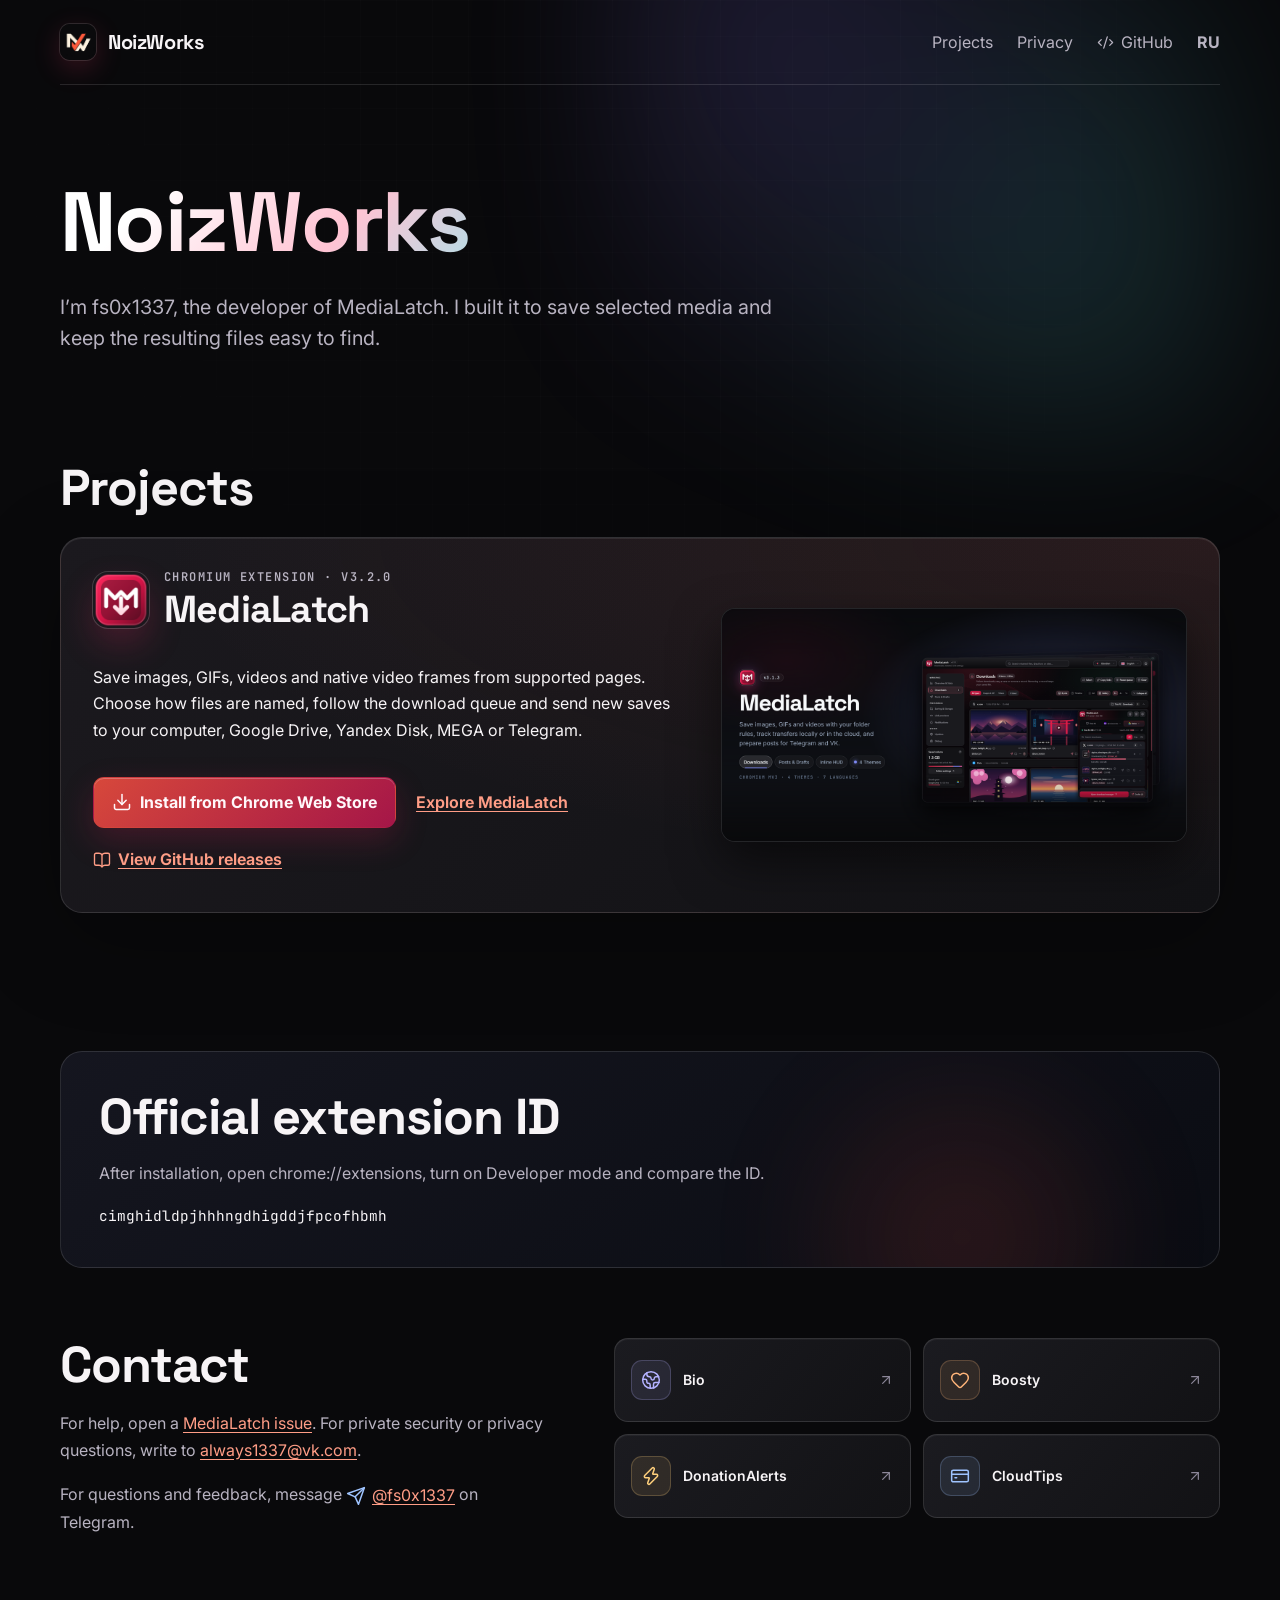
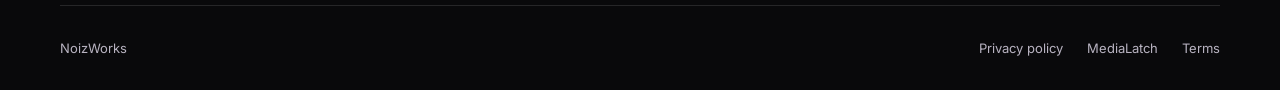
==== commit b6327907: "Sync EN/RU site copy, changelog and privacy notes for v3.2.0" ====
--- a/index.html
+++ b/index.html
@@ -39,9 +39,9 @@
       <div class="section-heading"><h2 id="projects">Projects</h2></div>
       <article class="project-card project-card-grid" aria-labelledby="medialatch-title">
         <div class="project-card-body">
-          <div class="project-identity"><img src="assets/medialatch.png" width="56" height="56" alt=""><div><p class="eyebrow">Chromium extension · v3.1.3</p><h3 id="medialatch-title">MediaLatch</h3></div></div>
-          <p>Save images, GIFs and videos from supported pages. Choose how files are named, follow the download queue and send new saves to your computer, Google Drive, Yandex Disk or MEGA.</p>
-          <div class="actions"><a class="button primary" href="https://chromewebstore.google.com/detail/medialatch/cimghidldpjhhhngdhigddjfpcofhbmh"><svg class="icon" width="20" height="20" aria-hidden="true" focusable="false"><use href="assets/ui-icons.svg#nw-download"></use></svg>Install from Chrome Web Store</a><a class="text-link" href="medialatch/">Explore MediaLatch</a><a class="text-link" href="https://github.com/NoizWorks/MediaLatch/releases/tag/v3.1.3"><svg class="icon" width="20" height="20" aria-hidden="true" focusable="false"><use href="assets/ui-icons.svg#nw-docs"></use></svg><span>Read the 3.1.3 release notes</span></a></div>
+          <div class="project-identity"><img src="assets/medialatch.png" width="56" height="56" alt=""><div><p class="eyebrow">Chromium extension · v3.2.0</p><h3 id="medialatch-title">MediaLatch</h3></div></div>
+          <p>Save images, GIFs, videos and native video frames from supported pages. Choose how files are named, follow the download queue and send new saves to your computer, Google Drive, Yandex Disk, MEGA or Telegram.</p>
+          <div class="actions"><a class="button primary" href="https://chromewebstore.google.com/detail/medialatch/cimghidldpjhhhngdhigddjfpcofhbmh"><svg class="icon" width="20" height="20" aria-hidden="true" focusable="false"><use href="assets/ui-icons.svg#nw-download"></use></svg>Install from Chrome Web Store</a><a class="text-link" href="medialatch/">Explore MediaLatch</a><a class="text-link" href="https://github.com/NoizWorks/MediaLatch/releases"><svg class="icon" width="20" height="20" aria-hidden="true" focusable="false"><use href="assets/ui-icons.svg#nw-docs"></use></svg><span>View GitHub releases</span></a></div>
         </div>
         <a class="project-card-preview" href="medialatch/" aria-label="Explore MediaLatch interface showcase">
           <img src="medialatch/assets/og-banner.png" width="1280" height="640" loading="lazy" decoding="async" alt="MediaLatch interface showcase preview">
--- a/site.css
+++ b/site.css
@@ -314,7 +314,6 @@
   width: 100%;
   height: 100%;
   transform-style: preserve-3d;
-  transform: rotateY(-11deg) rotateX(3.5deg);
 }
 .graphite-window {
   position: absolute;
@@ -341,13 +340,14 @@
 }
 .graphite-window[data-pos="0"] {
   z-index: 4;
-  transform: translate3d(0, 0, 0) scale(1);
+  transform: translate3d(0, 0, 0);
   opacity: 1;
   pointer-events: auto;
+  will-change: auto;
 }
 .graphite-window[data-pos="1"] {
   z-index: 3;
-  transform: translate3d(26px, -20px, -45px) scale(0.94);
+  transform: translate3d(28px, -20px, -45px) rotateY(-9deg) rotateX(3deg) scale(0.94);
   opacity: 0.46;
   border-color: rgba(255, 255, 255, 0.22);
   pointer-events: auto;
@@ -355,14 +355,14 @@
 }
 .graphite-window[data-pos="2"] {
   z-index: 2;
-  transform: translate3d(48px, -38px, -90px) scale(0.88);
+  transform: translate3d(52px, -38px, -90px) rotateY(-12deg) rotateX(4deg) scale(0.88);
   opacity: 0.20;
   border-color: rgba(255, 255, 255, 0.20);
   pointer-events: none;
 }
 .graphite-window[data-pos="3"] {
   z-index: 1;
-  transform: translate3d(68px, -54px, -130px) scale(0.82);
+  transform: translate3d(72px, -54px, -130px) rotateY(-14deg) rotateX(4.5deg) scale(0.82);
   opacity: 0;
   pointer-events: none;
 }
@@ -557,11 +557,10 @@
   .graphite-footer-row { flex-wrap: nowrap; gap: 8px; }
   .graphite-kicker { font-size: 0.67rem; letter-spacing: 0.10em; }
   .graphite-stage-wrap { padding: 28px 30px 8px 2px; }
-  .graphite-deck { transform: rotateY(-6deg) rotateX(2deg); }
   .graphite-window { border-radius: 11px; }
-  .graphite-window[data-pos="1"] { transform: translate3d(14px, -12px, -30px) scale(0.95); }
-  .graphite-window[data-pos="2"] { transform: translate3d(26px, -22px, -60px) scale(0.90); }
-  .graphite-window[data-pos="3"] { transform: translate3d(36px, -30px, -90px) scale(0.85); }
+  .graphite-window[data-pos="1"] { transform: translate3d(14px, -12px, -30px) rotateY(-5deg) rotateX(2deg) scale(0.95); }
+  .graphite-window[data-pos="2"] { transform: translate3d(26px, -22px, -60px) rotateY(-7deg) rotateX(2.5deg) scale(0.90); }
+  .graphite-window[data-pos="3"] { transform: translate3d(36px, -30px, -90px) rotateY(-9deg) rotateX(3deg) scale(0.85); }
   .support-links, .summary-grid, .feature-list > div { grid-template-columns: minmax(0, 1fr); }
   .feature-list > div { gap: 5px; }
   .development { padding: 24px; }
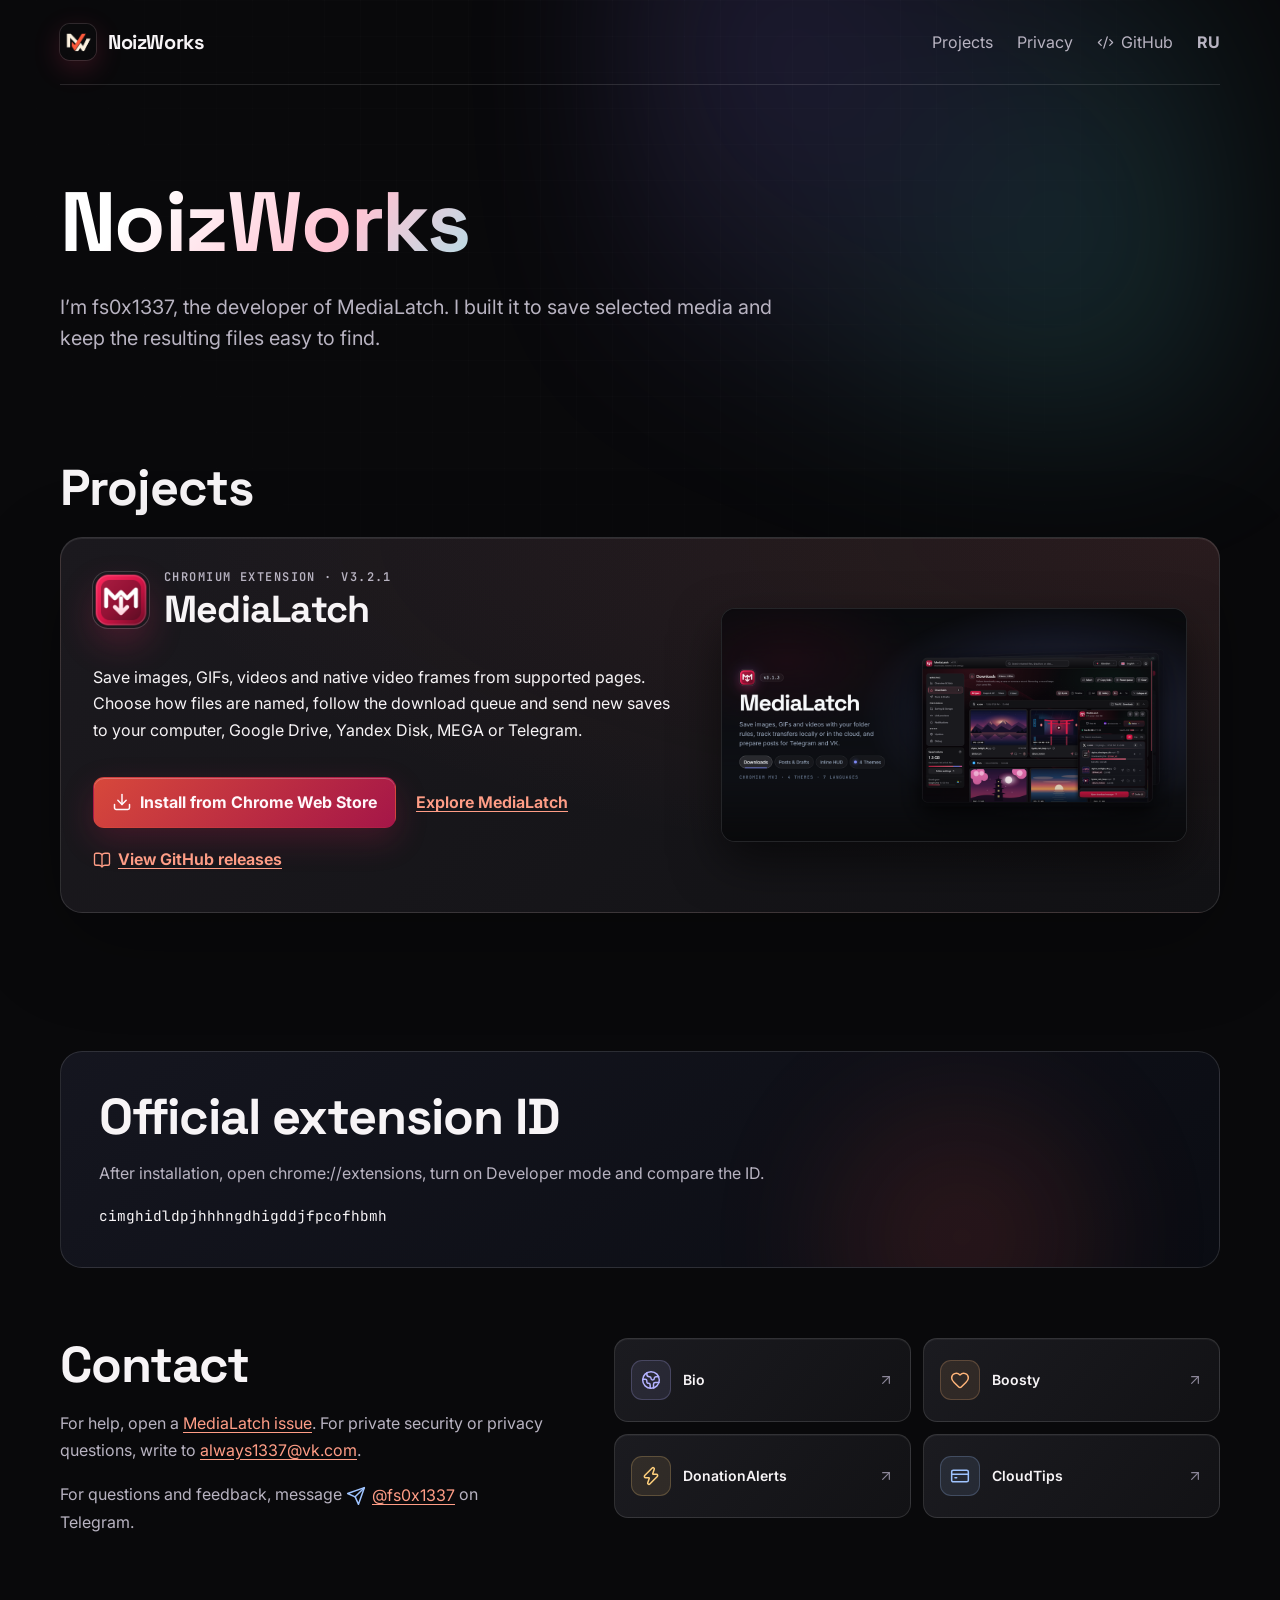
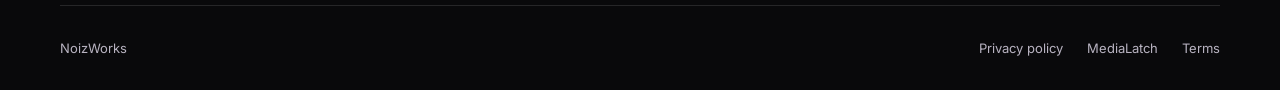
==== commit 3600747c: "chore: sync site copy and changelog to v3.2.1" ====
--- a/index.html
+++ b/index.html
@@ -4,9 +4,9 @@
   <meta charset="utf-8">
   <meta name="google-site-verification" content="6APtYJxVP-QcKgSr0Qi6nR0l8aBaVpSFMiLDBvqHpFo" />
   <meta name="viewport" content="width=device-width, initial-scale=1">
-  <meta name="description" content="NoizWorks is the home of MediaLatch, a Chromium extension for saving and organizing media.">
+  <meta name="description" content="NoizWorks by fs0x1337 — home of MediaLatch, a Chromium MV3 extension for saving web media, capturing 4K video frames, and posting to Telegram and VK.">
   <meta name="color-scheme" content="dark">
-  <title>NoizWorks | Software by fs0x1337</title>
+  <title>NoizWorks — MediaLatch &amp; Software by fs0x1337</title>
   <link rel="canonical" href="https://noizworks.is-a.dev/">
   <link rel="icon" type="image/jpeg" href="assets/noizworks.jpg">
   <link rel="preconnect" href="https://fonts.googleapis.com">
@@ -17,8 +17,8 @@
   <link rel="alternate" hreflang="ru" href="https://noizworks.is-a.dev/ru/">
   <link rel="alternate" hreflang="x-default" href="https://noizworks.is-a.dev/">
   <meta property="og:type" content="website">
-  <meta property="og:title" content="NoizWorks | MediaLatch">
-  <meta property="og:description" content="Save and organize selected web media with MediaLatch.">
+  <meta property="og:title" content="NoizWorks — MediaLatch &amp; Software by fs0x1337">
+  <meta property="og:description" content="NoizWorks by fs0x1337 — home of MediaLatch, a Chromium MV3 extension for saving web media, capturing 4K video frames, and posting to Telegram and VK.">
   <meta property="og:url" content="https://noizworks.is-a.dev/">
   <meta property="og:image" content="https://noizworks.is-a.dev/medialatch/assets/og-banner.png">
   <meta name="twitter:card" content="summary_large_image">
@@ -39,7 +39,7 @@
       <div class="section-heading"><h2 id="projects">Projects</h2></div>
       <article class="project-card project-card-grid" aria-labelledby="medialatch-title">
         <div class="project-card-body">
-          <div class="project-identity"><img src="assets/medialatch.png" width="56" height="56" alt=""><div><p class="eyebrow">Chromium extension · v3.2.0</p><h3 id="medialatch-title">MediaLatch</h3></div></div>
+          <div class="project-identity"><img src="assets/medialatch.png" width="56" height="56" alt=""><div><p class="eyebrow">Chromium extension <span class="nowrap">· v3.2.1</span></p><h3 id="medialatch-title">MediaLatch</h3></div></div>
           <p>Save images, GIFs, videos and native video frames from supported pages. Choose how files are named, follow the download queue and send new saves to your computer, Google Drive, Yandex Disk, MEGA or Telegram.</p>
           <div class="actions"><a class="button primary" href="https://chromewebstore.google.com/detail/medialatch/cimghidldpjhhhngdhigddjfpcofhbmh"><svg class="icon" width="20" height="20" aria-hidden="true" focusable="false"><use href="assets/ui-icons.svg#nw-download"></use></svg>Install from Chrome Web Store</a><a class="text-link" href="medialatch/">Explore MediaLatch</a><a class="text-link" href="https://github.com/NoizWorks/MediaLatch/releases"><svg class="icon" width="20" height="20" aria-hidden="true" focusable="false"><use href="assets/ui-icons.svg#nw-docs"></use></svg><span>View GitHub releases</span></a></div>
         </div>
--- a/site.css
+++ b/site.css
@@ -40,7 +40,7 @@
 .brand { display: inline-flex; align-items: center; gap: 12px; color: var(--ink); font: 700 20px/1 var(--display); letter-spacing: -.02em; text-decoration: none; }
 .brand img { display: block; border-radius: 10px; box-shadow: 0 0 0 1px rgba(255,255,255,.12), 0 8px 28px rgba(255, 61, 111, .2); }
 nav, .footer { display: flex; flex-wrap: wrap; align-items: center; gap: 10px 24px; }
-nav a, .footer a { display: inline-flex; align-items: center; gap: 7px; min-height: 40px; color: var(--muted); text-decoration: none; transition: color 140ms ease, background-color 140ms ease, box-shadow 140ms ease; }
+nav a, .footer a { display: inline-flex; align-items: center; gap: 7px; min-height: 40px; white-space: nowrap; color: var(--muted); text-decoration: none; transition: color 140ms ease, background-color 140ms ease, box-shadow 140ms ease; }
 nav .icon { width: 17px; height: 17px; }
 nav a:hover, .footer a:hover { color: var(--ink); }
 nav a[aria-current="page"] { color: var(--ink); }
@@ -114,12 +114,12 @@
   border-bottom: 1px solid rgba(255, 255, 255, 0.075);
 }
 .graphite-hero-inner {
-  width: min(1240px, calc(100% - 64px));
+  width: min(1160px, calc(100% - 64px));
   margin-inline: auto;
   display: grid;
-  grid-template-columns: minmax(0, 40fr) minmax(0, 60fr);
-  align-items: center;
-  gap: clamp(28px, 3.6vw, 56px);
+  grid-template-columns: minmax(0, 45fr) minmax(0, 55fr);
+  align-items: center;
+  gap: clamp(24px, 3vw, 44px);
   padding-block: clamp(44px, 5vw, 76px) clamp(54px, 6vw, 88px);
 }
 .graphite-copy {
@@ -167,7 +167,7 @@
 .graphite-hero h1 {
   margin: 20px 0 0;
   font-family: var(--display);
-  font-size: clamp(2.75rem, 5vw, 4.25rem);
+  font-size: clamp(2.5rem, 1.4rem + 3.2vw, 4.25rem);
   font-weight: 700;
   letter-spacing: -0.035em;
   line-height: 1.04;
@@ -198,30 +198,29 @@
 .graphite-actions .text-link:hover {
   color: #f8fafc;
 }
+.graphite-trust {
+  margin: 12px 0 0;
+  color: #8c97a8;
+  font-size: 0.8125rem;
+  line-height: 1.45;
+}
 .graphite-pills-wrap {
   width: 100%;
   margin-top: 26px;
 }
 .graphite-pills {
   display: flex;
-  flex-wrap: nowrap;
+  flex-wrap: wrap;
   align-items: center;
   gap: 6px;
   max-width: 100%;
-  overflow-x: auto;
-  overscroll-behavior-x: contain;
-  scrollbar-width: none;
-  scroll-snap-type: inline proximity;
-  padding: 4px 2px 6px;
-  margin: -4px -2px -6px;
-}
-.graphite-pills::-webkit-scrollbar {
-  display: none;
+  overflow-x: visible;
+  padding: 0;
+  margin: 0;
 }
 .graphite-pill {
   position: relative;
   flex: none;
-  scroll-snap-align: start;
   display: inline-flex;
   align-items: center;
   gap: 7px;
@@ -270,7 +269,7 @@
 }
 .graphite-kicker {
   margin: 0;
-  color: #64748b;
+  color: #8c97a8;
   font: 600 0.75rem/1.3 var(--mono);
   letter-spacing: 0.14em;
   text-transform: uppercase;
@@ -278,8 +277,8 @@
 .graphite-motion-toggle {
   display: inline-grid;
   place-items: center;
-  width: 28px;
-  height: 28px;
+  width: 34px;
+  height: 34px;
   padding: 0;
   border-radius: 999px;
   border: 1px solid rgba(255, 255, 255, 0.10);
@@ -300,7 +299,7 @@
 .graphite-stage-wrap {
   position: relative;
   min-width: 0;
-  padding: 50px 56px 18px 4px;
+  padding: 44px 48px 16px 4px;
 }
 .graphite-stage {
   position: relative;
@@ -439,8 +438,9 @@
 .product-shot figcaption { margin-top: 10px; color: var(--muted); font-size: 13px; }
 .project-card > p { max-width: 64ch; margin: 0; color: var(--muted); }
 .features { padding-block: 10px 86px; }
+.graphite-hero + .features { padding-top: clamp(48px, 5.5vw, 72px); }
 .feature-list { margin: 32px 0 0; }
-.feature-list > div { display: grid; grid-template-columns: minmax(0, 1fr) minmax(0, 1.3fr); gap: 44px; padding-block: 23px; border-top: 1px solid var(--line); }
+.feature-list > div { display: grid; grid-template-columns: minmax(0, 1fr) minmax(0, 1.3fr); align-items: start; gap: 44px; padding-block: 23px; border-top: 1px solid var(--line); }
 dt { display: flex; align-items: center; gap: 12px; font-size: 19px; font-weight: 700; }
 .feature-icon { display: grid; place-items: center; width: 36px; height: 36px; flex: none; border-radius: 10px; color: var(--accent); background: rgba(255,141,170,.08); border: 1px solid rgba(255,141,170,.14); }
 .section-icon { display: block; width: 28px; height: 28px; margin-bottom: 18px; color: var(--accent); }
@@ -513,7 +513,7 @@
 
 @media (min-width: 860px) {
   .document:has(> .policy-contents) { display: grid; grid-template-columns: minmax(0, 220px) minmax(0, 1fr); column-gap: 52px; }
-  .document:has(> .policy-contents) > .policy-contents { grid-column: 1; grid-row: 5 / span 40; }
+  .document:has(> .policy-contents) > .policy-contents { grid-column: 1; grid-row: 5 / span 44; }
   .document:has(> .policy-contents) > h2, .document:has(> .policy-contents) > h3, .document:has(> .policy-contents) > h4, .document:has(> .policy-contents) > p:not(.document-date):not(.policy-intro), .document:has(> .policy-contents) > .google-callout { grid-column: 2; }
 }
 @media (max-width: 859px) {
@@ -521,11 +521,14 @@
   .policy-contents { position: static; margin-top: 24px; }
   .summary-grid { grid-template-columns: repeat(2, minmax(0, 1fr)); }
 }
-@media (max-width: 1040px) {
+@media (max-width: 1100px) {
   .graphite-hero-inner {
     grid-template-columns: minmax(0, 1fr);
-    gap: 34px;
-    padding-block: 42px 52px;
+    gap: 32px;
+    padding-block: 36px 46px;
+  }
+  .graphite-subtitle {
+    max-width: 56ch;
   }
   .graphite-stage-wrap {
     padding: 34px 36px 8px 4px;
@@ -539,6 +542,7 @@
 }
 @media (max-width: 800px) {
   .container, .graphite-hero-inner { width: calc(100% - 36px); }
+  .masthead nav { gap: 6px 16px; }
   .hero, .cloud-layout, .support, .support:has(.support-links), .project-card { grid-template-columns: minmax(0, 1fr); gap: 32px; }
   .changelog-list > li { grid-template-columns: minmax(0, 1fr); gap: 4px; }
   .hero { padding-block: 52px 62px; }
@@ -546,17 +550,19 @@
   .support { padding-block: 54px; }
 }
 @media (max-width: 560px) {
-  .masthead { padding-block: 16px; gap: 10px 16px; }
-  nav { gap: 4px 12px; font-size: 13.5px; }
-  nav a { min-height: 36px; }
+  .masthead { padding-block: 14px; gap: 8px 16px; }
+  .masthead nav { flex: 1 0 100%; justify-content: flex-start; gap: 2px 8px; font-size: 12.5px; }
+  .masthead nav a { min-height: 36px; gap: 5px; }
+  .masthead nav .icon { width: 15px; height: 15px; }
+  .masthead nav .language-link { margin-inline-start: auto; }
   .button { width: 100%; padding: 11px 14px; font-size: 14.5px; }
   .actions, .graphite-actions { align-items: stretch; width: 100%; }
   .graphite-hero-inner { padding-block: 26px 40px; gap: 24px; }
-  .graphite-pills { flex-wrap: wrap; overflow-x: visible; gap: 6px; padding: 0; margin: 0; }
-  .graphite-pill { font-size: 12px; padding: 6px 10px; }
+  .graphite-pills { display: grid; grid-template-columns: repeat(2, minmax(0, 1fr)); gap: 8px; }
+  .graphite-pill { justify-content: center; width: 100%; min-height: 38px; font-size: 12px; padding: 6px 10px; }
   .graphite-footer-row { flex-wrap: nowrap; gap: 8px; }
   .graphite-kicker { font-size: 0.67rem; letter-spacing: 0.10em; }
-  .graphite-stage-wrap { padding: 28px 30px 8px 2px; }
+  .graphite-stage-wrap { padding: 28px 26px 8px 6px; }
   .graphite-window { border-radius: 11px; }
   .graphite-window[data-pos="1"] { transform: translate3d(14px, -12px, -30px) rotateY(-5deg) rotateX(2deg) scale(0.95); }
   .graphite-window[data-pos="2"] { transform: translate3d(26px, -22px, -60px) rotateY(-7deg) rotateX(2.5deg) scale(0.90); }
@@ -564,6 +570,8 @@
   .support-links, .summary-grid, .feature-list > div { grid-template-columns: minmax(0, 1fr); }
   .feature-list > div { gap: 5px; }
   .development { padding: 24px; }
+  .footer { gap: 4px 16px; }
+  .footer span { flex: 1 0 100%; margin-right: 0; margin-bottom: 4px; }
 }
 @media (prefers-reduced-motion: reduce) {
   *, *::before, *::after { scroll-behavior: auto !important; }
@@ -581,3 +589,4 @@
 
 .extension-id { display: inline-block; max-width: 100%; overflow-wrap: anywhere; user-select: all; color: var(--ink); }
 .language-link { font-weight: 700; }
+.nowrap { white-space: nowrap; }
